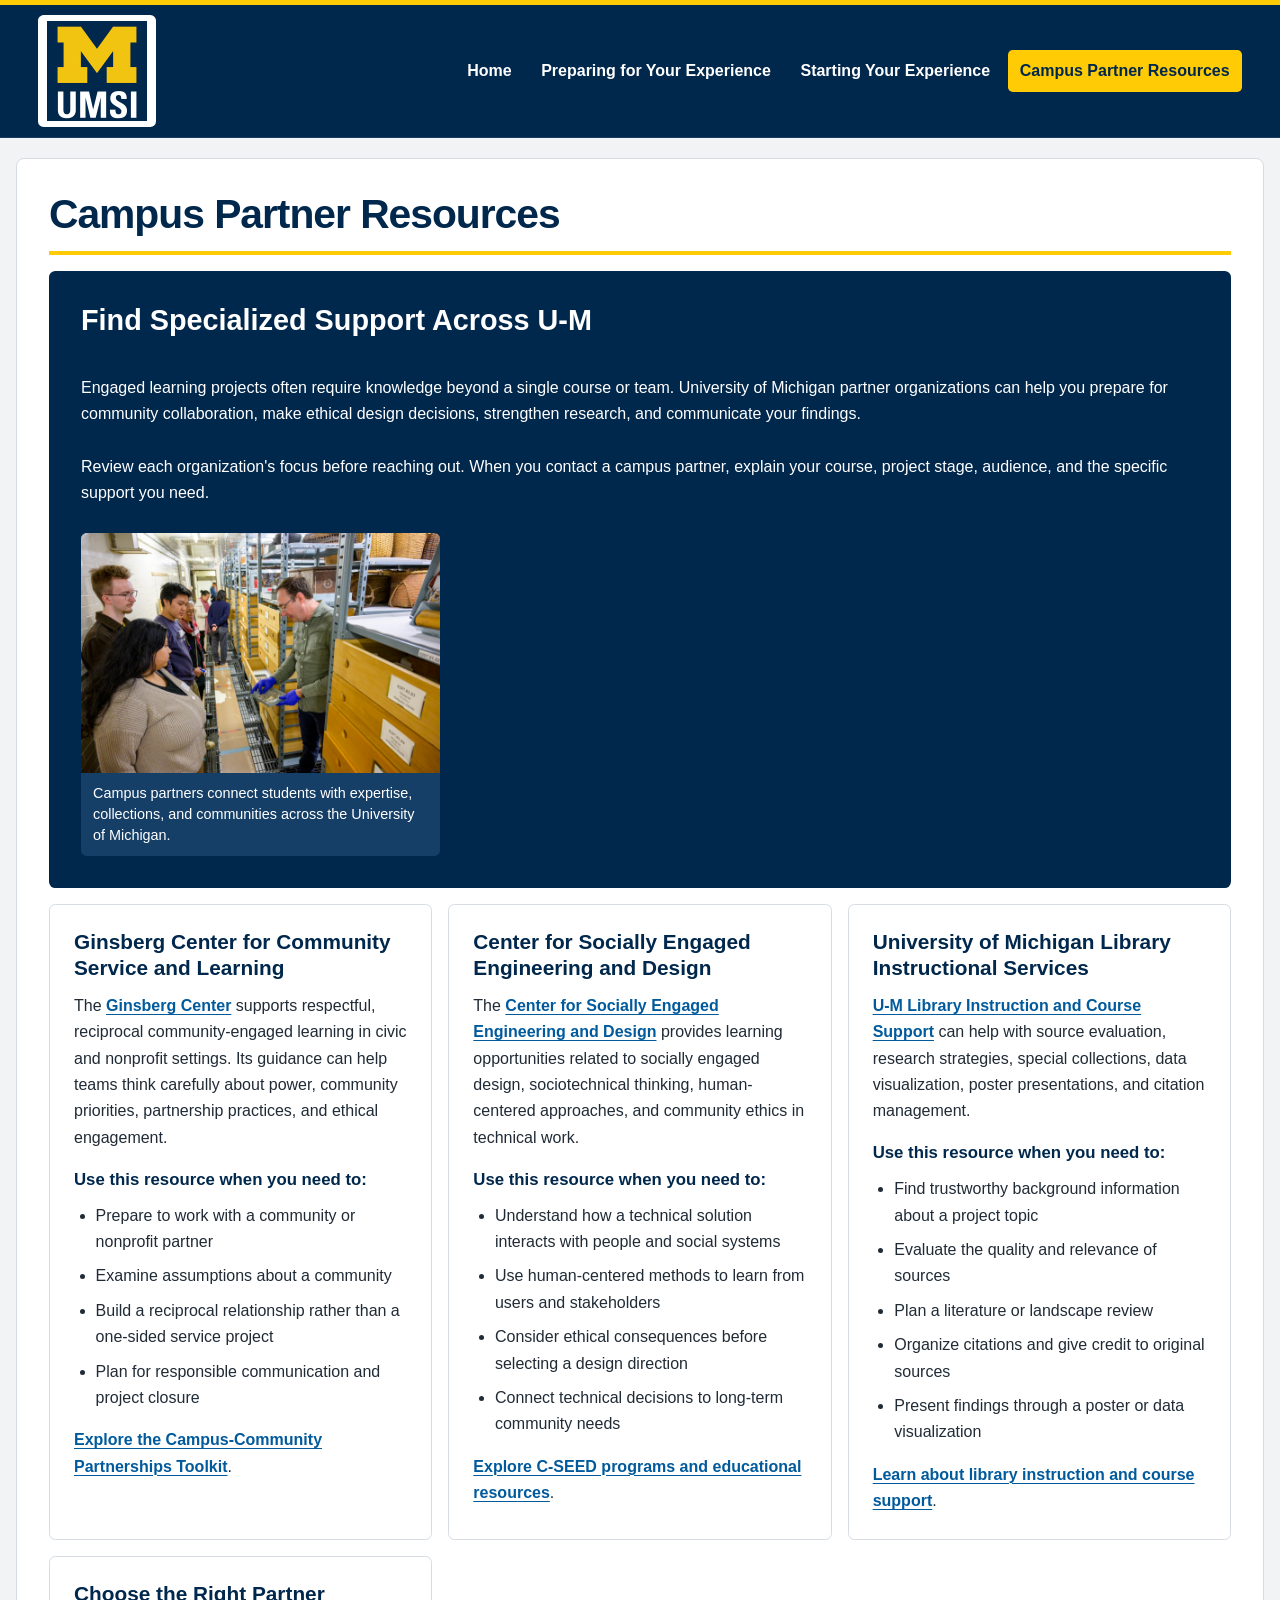
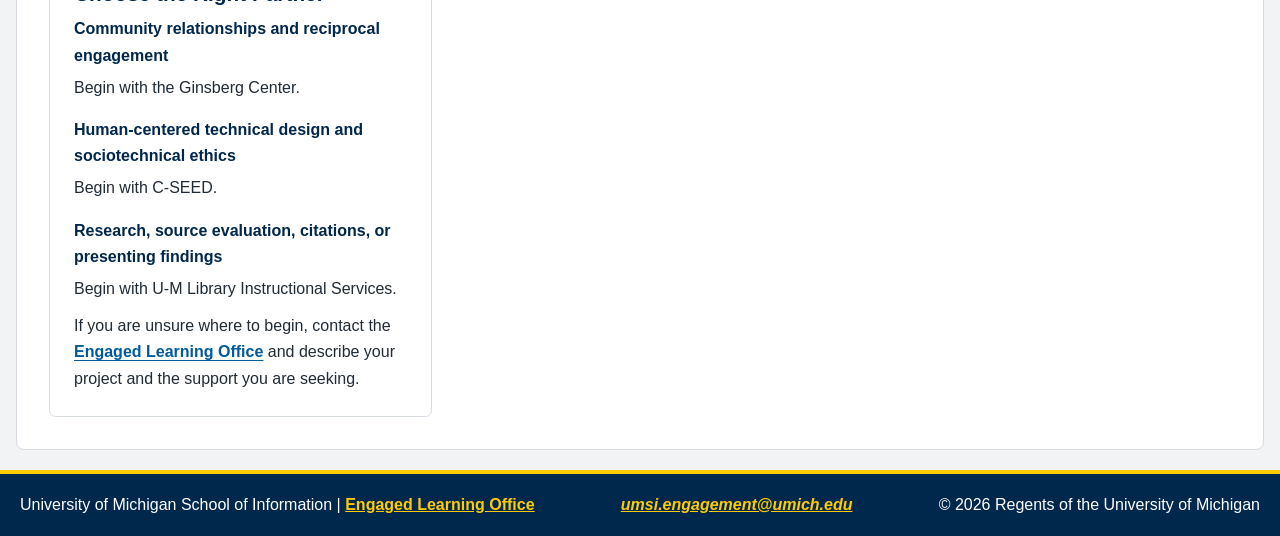
==== campus-partners.html @ 1c993122 "Add responsive UMich blue and maize styling" ====
<!DOCTYPE html>
<html lang="en">
<head>
    <meta charset="UTF-8">
    <meta name="viewport" content="width=device-width, initial-scale=1.0">
    <title>Campus Partner Resources | UMSI</title>
    <link rel="stylesheet" href="html5reset.css">
    <link rel="stylesheet" href="style.css">
</head>
<body>
    <header>
        <a href="#main">Skip to Main Content</a>
        <a href="index.html">
            <img src="images/UMSI_signature_vertical_informal_solidblue.jpg" width="240" height="240" alt="University of Michigan School of Information">
        </a>
        <nav aria-label="Main navigation">
            <ul>
                <li><a href="index.html">Home</a></li>
                <li><a href="prep.html">Preparing for Your Experience</a></li>
                <li><a href="starting.html">Starting Your Experience</a></li>
                <li><a href="campus-partners.html" aria-current="page">Campus Partner Resources</a></li>
            </ul>
        </nav>
    </header>

    <main id="main">
        <h1>Campus Partner Resources</h1>

        <section>
            <h2>Find Specialized Support Across U-M</h2>
            <p>Engaged learning projects often require knowledge beyond a single course or team. University of Michigan partner organizations can help you prepare for community collaboration, make ethical design decisions, strengthen research, and communicate your findings.</p>
            <p>Review each organization's focus before reaching out. When you contact a campus partner, explain your course, project stage, audience, and the specific support you need.</p>
            <figure>
                <img src="images/UMSI_ASB2026CIRCAPintig_40.jpg" width="600" height="399" alt="Students learn from a museum professional among collection storage shelves">
                <figcaption>Campus partners connect students with expertise, collections, and communities across the University of Michigan.</figcaption>
            </figure>
        </section>

        <section>
            <h2>Ginsberg Center for Community Service and Learning</h2>
            <p>The <a href="https://ginsberg.umich.edu/">Ginsberg Center</a> supports respectful, reciprocal community-engaged learning in civic and nonprofit settings. Its guidance can help teams think carefully about power, community priorities, partnership practices, and ethical engagement.</p>
            <h3>Use this resource when you need to:</h3>
            <ul>
                <li>Prepare to work with a community or nonprofit partner</li>
                <li>Examine assumptions about a community</li>
                <li>Build a reciprocal relationship rather than a one-sided service project</li>
                <li>Plan for responsible communication and project closure</li>
            </ul>
            <p><a href="https://ginsberg.umich.edu/article/campus-community-partnerships-toolkit">Explore the Campus-Community Partnerships Toolkit</a>.</p>
        </section>

        <section>
            <h2>Center for Socially Engaged Engineering and Design</h2>
            <p>The <a href="https://csed.engin.umich.edu/">Center for Socially Engaged Engineering and Design</a> provides learning opportunities related to socially engaged design, sociotechnical thinking, human-centered approaches, and community ethics in technical work.</p>
            <h3>Use this resource when you need to:</h3>
            <ul>
                <li>Understand how a technical solution interacts with people and social systems</li>
                <li>Use human-centered methods to learn from users and stakeholders</li>
                <li>Consider ethical consequences before selecting a design direction</li>
                <li>Connect technical decisions to long-term community needs</li>
            </ul>
            <p><a href="https://csed.engin.umich.edu/">Explore C-SEED programs and educational resources</a>.</p>
        </section>

        <section>
            <h2>University of Michigan Library Instructional Services</h2>
            <p><a href="https://www.lib.umich.edu/research-and-scholarship/instruction-and-course-support/">U-M Library Instruction and Course Support</a> can help with source evaluation, research strategies, special collections, data visualization, poster presentations, and citation management.</p>
            <h3>Use this resource when you need to:</h3>
            <ul>
                <li>Find trustworthy background information about a project topic</li>
                <li>Evaluate the quality and relevance of sources</li>
                <li>Plan a literature or landscape review</li>
                <li>Organize citations and give credit to original sources</li>
                <li>Present findings through a poster or data visualization</li>
            </ul>
            <p><a href="https://www.lib.umich.edu/research-and-scholarship/instruction-and-course-support/">Learn about library instruction and course support</a>.</p>
        </section>

        <section>
            <h2>Choose the Right Partner</h2>
            <dl>
                <dt>Community relationships and reciprocal engagement</dt>
                <dd>Begin with the Ginsberg Center.</dd>
                <dt>Human-centered technical design and sociotechnical ethics</dt>
                <dd>Begin with C-SEED.</dd>
                <dt>Research, source evaluation, citations, or presenting findings</dt>
                <dd>Begin with U-M Library Instructional Services.</dd>
            </dl>
            <p>If you are unsure where to begin, contact the <a href="mailto:umsi.engagement@umich.edu">Engaged Learning Office</a> and describe your project and the support you are seeking.</p>
        </section>

        <!-- Content adapted from the course-provided SI 539 Client Project ELO Content document. OpenAI Codex was used to organize and revise the page content in September 2026. -->
    </main>

    <footer>
        <p>University of Michigan School of Information | <a href="https://www.si.umich.edu/programs/engaged-learning/about-engaged-learning-office">Engaged Learning Office</a></p>
        <address><a href="mailto:umsi.engagement@umich.edu">umsi.engagement@umich.edu</a></address>
        <p>&copy; 2026 Regents of the University of Michigan</p>
    </footer>
</body>
</html>
---- style.css ----
:root {
    color-scheme: light;
    --maize: #ffcb05;
    --blue: #00274c;
    --blue-soft: #163f67;
    --ink: #202b36;
    --muted: #4b5967;
    --line: #d6dce2;
    --canvas: #f1f3f5;
    --paper: #ffffff;
    --focus: #00274c;
    font-family: "Lato", "Helvetica Neue", Arial, sans-serif;
    color: var(--ink);
    background: var(--canvas);
}

html {
    scroll-behavior: smooth;
    scrollbar-color: var(--blue-soft) var(--canvas);
}

::selection {
    color: var(--blue);
    background: var(--maize);
}

body {
    max-width: none;
    min-height: 100vh;
    margin: 0;
    background: var(--canvas);
    font-size: 1rem;
    line-height: 1.65;
}

body > header {
    display: flex;
    flex-wrap: wrap;
    align-items: center;
    justify-content: space-between;
    gap: 0.75rem 1.5rem;
    padding: 0.65rem clamp(1rem, 3vw, 2.5rem);
    border-top: 0.35rem solid var(--maize);
    border-bottom: 1px solid #193b5c;
    background: var(--blue);
    color: var(--paper);
}

body > header > a[href="index.html"] {
    display: flex;
    justify-content: center;
    align-self: center;
    flex: 0 0 auto;
    width: max-content;
    padding: 0.35rem 0.55rem;
    border-radius: 0.35rem;
    background: var(--paper);
}

body > header > a[href="index.html"] img {
    width: 6.25rem;
    height: auto;
}

body > header > a:first-child[href="#main"] {
    position: absolute;
    z-index: 5;
    top: 0.5rem;
    left: 0.5rem;
    padding: 0.7rem 1rem;
    transform: translateY(-160%);
    border-radius: 0.25rem;
    background: var(--maize);
    color: var(--blue);
    font-weight: 800;
}

body > header > a:first-child[href="#main"]:focus {
    transform: translateY(0);
}

nav[aria-label="Main navigation"] ul {
    display: flex;
    flex-wrap: wrap;
    justify-content: flex-end;
    gap: 0.35rem;
    padding: 0;
    list-style: none;
}

nav[aria-label="Main navigation"] li {
    flex: 0 1 auto;
}

nav[aria-label="Main navigation"] a {
    display: block;
    height: 100%;
    padding: 0.65rem 0.75rem;
    border-radius: 0.3rem;
    color: #ffffff;
    font-weight: 700;
    line-height: 1.35;
    text-decoration: none;
}

nav[aria-label="Main navigation"] a:hover {
    background: var(--blue-soft);
    text-decoration: underline;
    text-underline-offset: 0.18em;
}

nav[aria-label="Main navigation"] a[aria-current="page"] {
    background: var(--maize);
    color: var(--blue);
}

body > main {
    width: min(100% - 2rem, 88rem);
    margin: 1.25rem auto;
    min-width: 0;
    display: grid;
    grid-template-columns: repeat(auto-fit, minmax(min(100%, 19rem), 1fr));
    align-content: start;
    gap: 1rem;
    padding: clamp(1rem, 3vw, 2rem);
    border: 1px solid var(--line);
    border-radius: 0.5rem;
    background: var(--paper);
}

main > h1,
main > p,
main > aside {
    grid-column: 1 / -1;
}

main > h1 {
    padding-bottom: 0.8rem;
    border-bottom: 0.25rem solid var(--maize);
    color: var(--blue);
    font-size: clamp(1.75rem, 4vw, 2.55rem);
    line-height: 1.15;
    letter-spacing: -0.025em;
}

main > section {
    min-width: 0;
    padding: clamp(1rem, 2.3vw, 1.5rem);
    border: 1px solid var(--line);
    border-radius: 0.4rem;
    background: var(--paper);
}

main > section:first-of-type {
    grid-column: 1 / -1;
    display: grid;
    grid-template-columns: repeat(auto-fit, minmax(min(100%, 22rem), 1fr));
    align-items: start;
    gap: 0.9rem 1.25rem;
    padding: clamp(1.15rem, 3vw, 2rem);
    border: 0;
    background: var(--blue);
    color: var(--paper);
}

main > section:first-of-type > h2,
main > section:first-of-type > p {
    grid-column: 1 / -1;
}

main > section:first-of-type h2 {
    color: var(--paper);
    font-size: clamp(1.35rem, 2.6vw, 1.8rem);
}

main > section:first-of-type a {
    color: var(--maize);
}

main > section:first-of-type figure {
    overflow: hidden;
    border-radius: 0.35rem;
    background: var(--blue-soft);
}

main > section:first-of-type img {
    width: 100%;
    height: auto;
    aspect-ratio: 3 / 2;
    object-fit: cover;
}

main > section:first-of-type figcaption {
    padding: 0.65rem 0.75rem;
    color: #ffffff;
    font-size: 0.9rem;
    line-height: 1.45;
}

main > section h2 {
    margin-bottom: 0.6rem;
    color: var(--blue);
    font-size: 1.3rem;
    line-height: 1.25;
}

main > section h3 {
    margin-top: 1.1rem;
    margin-bottom: 0.35rem;
    color: var(--blue);
    font-size: 1.05rem;
    line-height: 1.3;
}

main p + p,
main p + figure,
main h2 + p,
main h3 + ul,
main h3 + ol {
    margin-top: 0.75rem;
}

main ul,
main ol {
    padding-left: 1.35rem;
}

main li + li {
    margin-top: 0.5rem;
}

main article {
    min-width: 0;
    padding: 0.9rem;
    border: 1px solid var(--line);
    border-radius: 0.35rem;
    background: #f8f9fa;
}

main article h3 {
    margin-top: 0;
}

main article + article {
    margin-top: 0.75rem;
}

main > section.home-pathways {
    display: grid;
    grid-template-columns: repeat(auto-fit, minmax(min(100%, 13rem), 1fr));
    align-content: start;
    gap: 0.8rem;
}

main > section.home-pathways > h2,
main > section.home-pathways > p {
    grid-column: 1 / -1;
}

main > section.home-pathways > article + article {
    margin-top: 0;
}

main > section.home-pathways article p + p {
    margin-top: 0.65rem;
}

main figure {
    max-width: 100%;
}

main a {
    color: #005a9c;
    font-weight: 650;
    text-decoration-thickness: 0.08em;
    text-underline-offset: 0.16em;
    overflow-wrap: anywhere;
}

main a:hover {
    color: var(--blue);
    text-decoration-thickness: 0.14em;
}

main > aside {
    padding: 1.2rem 1.35rem;
    border-radius: 0.4rem;
    background: var(--maize);
    color: var(--blue);
}

main > aside h2 {
    color: var(--blue);
}

main > aside a {
    color: var(--blue);
}

main > p a {
    display: inline-block;
    padding: 0.55rem 0.8rem;
    border: 1px solid var(--blue);
    border-radius: 0.3rem;
    text-decoration: none;
}

main > p a:hover {
    background: var(--blue);
    color: var(--paper);
}

dl {
    display: grid;
    grid-template-columns: repeat(auto-fit, minmax(min(100%, 13rem), 1fr));
    gap: 0.35rem 1rem;
}

dt {
    color: var(--blue);
    font-weight: 800;
}

dd {
    margin-bottom: 0.65rem;
}

body > footer {
    width: 100%;
    display: flex;
    flex-wrap: wrap;
    justify-content: space-between;
    gap: 0.5rem 1.5rem;
    padding: 1.1rem 1.25rem;
    border-top: 0.25rem solid var(--maize);
    background: var(--blue);
    color: var(--paper);
}

body > footer a {
    color: var(--maize);
    font-weight: 700;
}

:focus-visible {
    outline: 3px solid var(--focus);
    outline-offset: 3px;
}

nav a:focus-visible,
body > footer a:focus-visible {
    outline-color: var(--maize);
}

body > header > a:first-child[href="#main"]:focus-visible {
    outline-color: var(--blue);
}
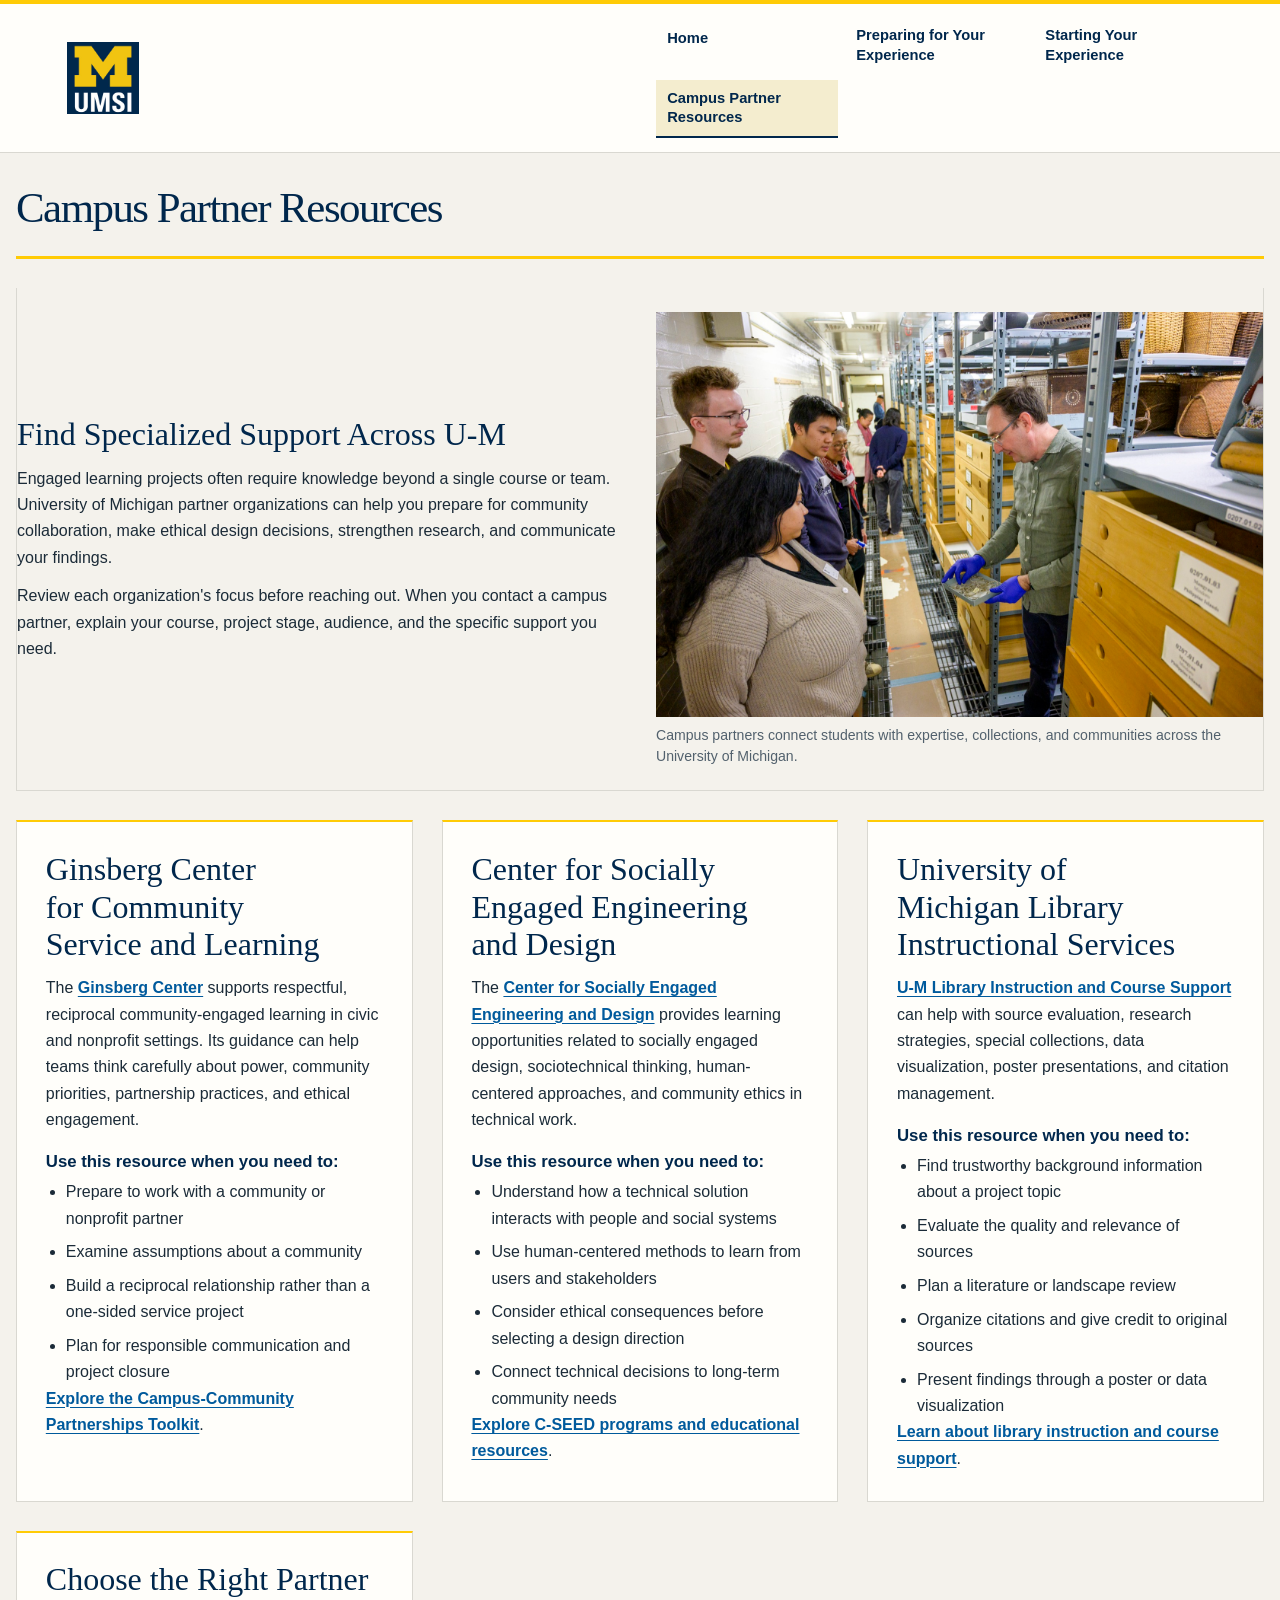
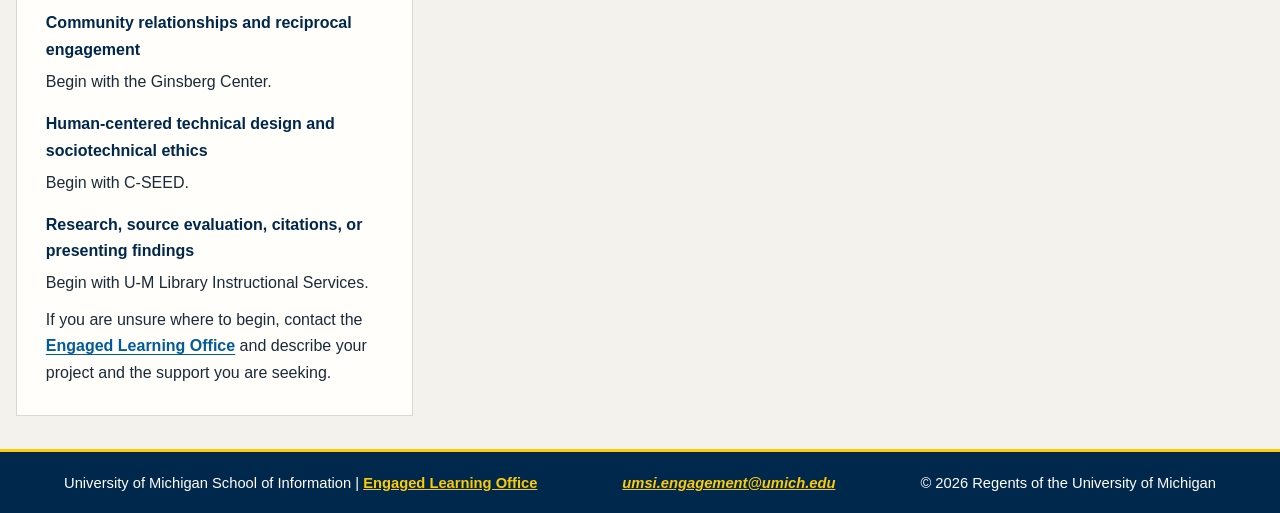
==== commit 1489c465: "Restore section card layout" ====
--- a/campus-partners.html
+++ b/campus-partners.html
@@ -27,9 +27,11 @@
         <h1>Campus Partner Resources</h1>
 
         <section>
-            <h2>Find Specialized Support Across U-M</h2>
-            <p>Engaged learning projects often require knowledge beyond a single course or team. University of Michigan partner organizations can help you prepare for community collaboration, make ethical design decisions, strengthen research, and communicate your findings.</p>
-            <p>Review each organization's focus before reaching out. When you contact a campus partner, explain your course, project stage, audience, and the specific support you need.</p>
+            <div class="intro-copy">
+                <h2>Find Specialized Support Across U-M</h2>
+                <p>Engaged learning projects often require knowledge beyond a single course or team. University of Michigan partner organizations can help you prepare for community collaboration, make ethical design decisions, strengthen research, and communicate your findings.</p>
+                <p>Review each organization's focus before reaching out. When you contact a campus partner, explain your course, project stage, audience, and the specific support you need.</p>
+            </div>
             <figure>
                 <img src="images/UMSI_ASB2026CIRCAPintig_40.jpg" width="600" height="399" alt="Students learn from a museum professional among collection storage shelves">
                 <figcaption>Campus partners connect students with expertise, collections, and communities across the University of Michigan.</figcaption>
@@ -38,55 +40,63 @@
 
         <section>
             <h2>Ginsberg Center for Community Service and Learning</h2>
-            <p>The <a href="https://ginsberg.umich.edu/">Ginsberg Center</a> supports respectful, reciprocal community-engaged learning in civic and nonprofit settings. Its guidance can help teams think carefully about power, community priorities, partnership practices, and ethical engagement.</p>
-            <h3>Use this resource when you need to:</h3>
-            <ul>
-                <li>Prepare to work with a community or nonprofit partner</li>
-                <li>Examine assumptions about a community</li>
-                <li>Build a reciprocal relationship rather than a one-sided service project</li>
-                <li>Plan for responsible communication and project closure</li>
-            </ul>
-            <p><a href="https://ginsberg.umich.edu/article/campus-community-partnerships-toolkit">Explore the Campus-Community Partnerships Toolkit</a>.</p>
+            <div class="section-body">
+                <p>The <a href="https://ginsberg.umich.edu/">Ginsberg Center</a> supports respectful, reciprocal community-engaged learning in civic and nonprofit settings. Its guidance can help teams think carefully about power, community priorities, partnership practices, and ethical engagement.</p>
+                <h3>Use this resource when you need to:</h3>
+                <ul>
+                    <li>Prepare to work with a community or nonprofit partner</li>
+                    <li>Examine assumptions about a community</li>
+                    <li>Build a reciprocal relationship rather than a one-sided service project</li>
+                    <li>Plan for responsible communication and project closure</li>
+                </ul>
+                <p><a href="https://ginsberg.umich.edu/article/campus-community-partnerships-toolkit">Explore the Campus-Community Partnerships Toolkit</a>.</p>
+            </div>
         </section>
 
         <section>
             <h2>Center for Socially Engaged Engineering and Design</h2>
-            <p>The <a href="https://csed.engin.umich.edu/">Center for Socially Engaged Engineering and Design</a> provides learning opportunities related to socially engaged design, sociotechnical thinking, human-centered approaches, and community ethics in technical work.</p>
-            <h3>Use this resource when you need to:</h3>
-            <ul>
-                <li>Understand how a technical solution interacts with people and social systems</li>
-                <li>Use human-centered methods to learn from users and stakeholders</li>
-                <li>Consider ethical consequences before selecting a design direction</li>
-                <li>Connect technical decisions to long-term community needs</li>
-            </ul>
-            <p><a href="https://csed.engin.umich.edu/">Explore C-SEED programs and educational resources</a>.</p>
+            <div class="section-body">
+                <p>The <a href="https://csed.engin.umich.edu/">Center for Socially Engaged Engineering and Design</a> provides learning opportunities related to socially engaged design, sociotechnical thinking, human-centered approaches, and community ethics in technical work.</p>
+                <h3>Use this resource when you need to:</h3>
+                <ul>
+                    <li>Understand how a technical solution interacts with people and social systems</li>
+                    <li>Use human-centered methods to learn from users and stakeholders</li>
+                    <li>Consider ethical consequences before selecting a design direction</li>
+                    <li>Connect technical decisions to long-term community needs</li>
+                </ul>
+                <p><a href="https://csed.engin.umich.edu/">Explore C-SEED programs and educational resources</a>.</p>
+            </div>
         </section>
 
         <section>
             <h2>University of Michigan Library Instructional Services</h2>
-            <p><a href="https://www.lib.umich.edu/research-and-scholarship/instruction-and-course-support/">U-M Library Instruction and Course Support</a> can help with source evaluation, research strategies, special collections, data visualization, poster presentations, and citation management.</p>
-            <h3>Use this resource when you need to:</h3>
-            <ul>
-                <li>Find trustworthy background information about a project topic</li>
-                <li>Evaluate the quality and relevance of sources</li>
-                <li>Plan a literature or landscape review</li>
-                <li>Organize citations and give credit to original sources</li>
-                <li>Present findings through a poster or data visualization</li>
-            </ul>
-            <p><a href="https://www.lib.umich.edu/research-and-scholarship/instruction-and-course-support/">Learn about library instruction and course support</a>.</p>
+            <div class="section-body">
+                <p><a href="https://www.lib.umich.edu/research-and-scholarship/instruction-and-course-support/">U-M Library Instruction and Course Support</a> can help with source evaluation, research strategies, special collections, data visualization, poster presentations, and citation management.</p>
+                <h3>Use this resource when you need to:</h3>
+                <ul>
+                    <li>Find trustworthy background information about a project topic</li>
+                    <li>Evaluate the quality and relevance of sources</li>
+                    <li>Plan a literature or landscape review</li>
+                    <li>Organize citations and give credit to original sources</li>
+                    <li>Present findings through a poster or data visualization</li>
+                </ul>
+                <p><a href="https://www.lib.umich.edu/research-and-scholarship/instruction-and-course-support/">Learn about library instruction and course support</a>.</p>
+            </div>
         </section>
 
         <section>
             <h2>Choose the Right Partner</h2>
-            <dl>
-                <dt>Community relationships and reciprocal engagement</dt>
-                <dd>Begin with the Ginsberg Center.</dd>
-                <dt>Human-centered technical design and sociotechnical ethics</dt>
-                <dd>Begin with C-SEED.</dd>
-                <dt>Research, source evaluation, citations, or presenting findings</dt>
-                <dd>Begin with U-M Library Instructional Services.</dd>
-            </dl>
-            <p>If you are unsure where to begin, contact the <a href="mailto:umsi.engagement@umich.edu">Engaged Learning Office</a> and describe your project and the support you are seeking.</p>
+            <div class="section-body">
+                <dl>
+                    <dt>Community relationships and reciprocal engagement</dt>
+                    <dd>Begin with the Ginsberg Center.</dd>
+                    <dt>Human-centered technical design and sociotechnical ethics</dt>
+                    <dd>Begin with C-SEED.</dd>
+                    <dt>Research, source evaluation, citations, or presenting findings</dt>
+                    <dd>Begin with U-M Library Instructional Services.</dd>
+                </dl>
+                <p>If you are unsure where to begin, contact the <a href="mailto:umsi.engagement@umich.edu">Engaged Learning Office</a> and describe your project and the support you are seeking.</p>
+            </div>
         </section>
 
         <!-- Content adapted from the course-provided SI 539 Client Project ELO Content document. OpenAI Codex was used to organize and revise the page content in September 2026. -->
--- a/style.css
+++ b/style.css
@@ -1,65 +1,65 @@
+/* Original responsive styles created with OpenAI Codex assistance for this project; no external CSS was copied. */
 :root {
     color-scheme: light;
+    --blue: #00274c;
     --maize: #ffcb05;
-    --blue: #00274c;
-    --blue-soft: #163f67;
-    --ink: #202b36;
-    --muted: #4b5967;
-    --line: #d6dce2;
-    --canvas: #f1f3f5;
-    --paper: #ffffff;
-    --focus: #00274c;
-    font-family: "Lato", "Helvetica Neue", Arial, sans-serif;
+    --ink: #1b2b38;
+    --muted: #52616d;
+    --paper: #fffefa;
+    --wash: #f4f2ec;
+    --line: #d9d8d1;
+    --focus: #005a9c;
+    font-family: "Avenir Next", Avenir, "Segoe UI", sans-serif;
     color: var(--ink);
-    background: var(--canvas);
+    background: var(--wash);
+}
+
+* {
+    box-sizing: border-box;
 }
 
 html {
     scroll-behavior: smooth;
-    scrollbar-color: var(--blue-soft) var(--canvas);
-}
-
-::selection {
-    color: var(--blue);
-    background: var(--maize);
+    text-size-adjust: 100%;
 }
 
 body {
-    max-width: none;
+    min-width: 0;
     min-height: 100vh;
     margin: 0;
-    background: var(--canvas);
+    background: var(--wash);
     font-size: 1rem;
     line-height: 1.65;
 }
 
+::selection {
+    color: var(--blue);
+    background: var(--maize);
+}
+
 body > header {
-    display: flex;
-    flex-wrap: wrap;
+    display: grid;
+    grid-template-columns: repeat(auto-fit, minmax(min(100%, 32rem), 1fr));
     align-items: center;
-    justify-content: space-between;
-    gap: 0.75rem 1.5rem;
-    padding: 0.65rem clamp(1rem, 3vw, 2.5rem);
-    border-top: 0.35rem solid var(--maize);
-    border-bottom: 1px solid #193b5c;
-    background: var(--blue);
-    color: var(--paper);
+    gap: 0.75rem 2rem;
+    padding: 0.85rem clamp(1rem, 5vw, 4rem);
+    border-top: 0.3rem solid var(--maize);
+    border-bottom: 1px solid var(--line);
+    background: var(--paper);
 }
 
 body > header > a[href="index.html"] {
-    display: flex;
-    justify-content: center;
-    align-self: center;
-    flex: 0 0 auto;
+    display: inline-flex;
     width: max-content;
-    padding: 0.35rem 0.55rem;
-    border-radius: 0.35rem;
-    background: var(--paper);
+    padding: 0.2rem;
+    border-radius: 0.2rem;
 }
 
 body > header > a[href="index.html"] img {
-    width: 6.25rem;
-    height: auto;
+    display: block;
+    width: 4.5rem;
+    height: 4.5rem;
+    object-fit: contain;
 }
 
 body > header > a:first-child[href="#main"] {
@@ -69,63 +69,63 @@
     left: 0.5rem;
     padding: 0.7rem 1rem;
     transform: translateY(-160%);
-    border-radius: 0.25rem;
+    border: 2px solid var(--blue);
+    border-radius: 0.2rem;
     background: var(--maize);
     color: var(--blue);
-    font-weight: 800;
-}
-
-body > header > a:first-child[href="#main"]:focus {
+    font-weight: 750;
+}
+
+body > header > a:first-child[href="#main"]:focus-visible {
     transform: translateY(0);
 }
 
 nav[aria-label="Main navigation"] ul {
-    display: flex;
-    flex-wrap: wrap;
-    justify-content: flex-end;
-    gap: 0.35rem;
+    display: grid;
+    grid-template-columns: repeat(auto-fit, minmax(min(100%, 9rem), 1fr));
+    gap: 0.3rem 0.45rem;
+    margin: 0;
     padding: 0;
     list-style: none;
 }
 
 nav[aria-label="Main navigation"] li {
-    flex: 0 1 auto;
+    min-width: 0;
 }
 
 nav[aria-label="Main navigation"] a {
-    display: block;
-    height: 100%;
-    padding: 0.65rem 0.75rem;
-    border-radius: 0.3rem;
-    color: #ffffff;
-    font-weight: 700;
-    line-height: 1.35;
+    display: flex;
+    min-height: 2.8rem;
+    align-items: center;
+    padding: 0.55rem 0.7rem;
+    border-bottom: 0.18rem solid transparent;
+    color: var(--blue);
+    font-size: 0.92rem;
+    font-weight: 680;
+    line-height: 1.3;
     text-decoration: none;
+    overflow-wrap: anywhere;
 }
 
 nav[aria-label="Main navigation"] a:hover {
-    background: var(--blue-soft);
-    text-decoration: underline;
-    text-underline-offset: 0.18em;
+    border-bottom-color: var(--maize);
+    background: #f8f5e9;
 }
 
 nav[aria-label="Main navigation"] a[aria-current="page"] {
-    background: var(--maize);
-    color: var(--blue);
+    border-bottom-color: var(--blue);
+    background: #f4edcf;
+    font-weight: 800;
 }
 
 body > main {
-    width: min(100% - 2rem, 88rem);
-    margin: 1.25rem auto;
-    min-width: 0;
-    display: grid;
-    grid-template-columns: repeat(auto-fit, minmax(min(100%, 19rem), 1fr));
+    display: grid;
+    grid-template-columns: repeat(auto-fit, minmax(min(100%, 24rem), 1fr));
     align-content: start;
-    gap: 1rem;
-    padding: clamp(1rem, 3vw, 2rem);
-    border: 1px solid var(--line);
-    border-radius: 0.5rem;
-    background: var(--paper);
+    gap: clamp(1rem, 2.4vw, 1.8rem);
+    width: min(100% - 2rem, 84rem);
+    margin: clamp(1.25rem, 2.6vw, 2.25rem) auto;
+    padding: 0;
 }
 
 main > h1,
@@ -135,138 +135,175 @@
 }
 
 main > h1 {
-    padding-bottom: 0.8rem;
-    border-bottom: 0.25rem solid var(--maize);
-    color: var(--blue);
-    font-size: clamp(1.75rem, 4vw, 2.55rem);
-    line-height: 1.15;
-    letter-spacing: -0.025em;
+    padding: 0 0 clamp(1rem, 2.5vw, 1.6rem);
+    border-bottom: 0.22rem solid var(--maize);
+    color: var(--blue);
+    font-family: Georgia, "Times New Roman", serif;
+    font-size: clamp(2.15rem, 3.35vw, 3.35rem);
+    font-weight: 500;
+    line-height: 1.04;
+    letter-spacing: -0.035em;
+    text-wrap: balance;
 }
 
 main > section {
     min-width: 0;
-    padding: clamp(1rem, 2.3vw, 1.5rem);
+    padding: clamp(1.15rem, 2.5vw, 1.8rem);
     border: 1px solid var(--line);
-    border-radius: 0.4rem;
+    border-top: 0.18rem solid var(--maize);
     background: var(--paper);
 }
 
-main > section:first-of-type {
+main > section:first-of-type,
+main > section.home-intro {
     grid-column: 1 / -1;
     display: grid;
-    grid-template-columns: repeat(auto-fit, minmax(min(100%, 22rem), 1fr));
-    align-items: start;
-    gap: 0.9rem 1.25rem;
-    padding: clamp(1.15rem, 3vw, 2rem);
-    border: 0;
-    background: var(--blue);
-    color: var(--paper);
-}
-
-main > section:first-of-type > h2,
-main > section:first-of-type > p {
-    grid-column: 1 / -1;
-}
-
-main > section:first-of-type h2 {
-    color: var(--paper);
-    font-size: clamp(1.35rem, 2.6vw, 1.8rem);
-}
-
-main > section:first-of-type a {
-    color: var(--maize);
-}
-
-main > section:first-of-type figure {
-    overflow: hidden;
-    border-radius: 0.35rem;
-    background: var(--blue-soft);
-}
-
-main > section:first-of-type img {
+    grid-template-columns: repeat(auto-fit, minmax(min(100%, 25rem), 1fr));
+    align-items: center;
+    gap: clamp(1rem, 2.5vw, 2rem);
+    padding: clamp(1rem, 2vw, 1.5rem) 0;
+    border-top: 0;
+    border-bottom: 1px solid var(--line);
+    background: transparent;
+}
+
+.intro-copy {
+    min-width: 0;
+    max-width: 42rem;
+}
+
+main > section h2 {
+    margin: 0 0 0.7rem;
+    color: var(--blue);
+    font-family: Georgia, "Times New Roman", serif;
+    font-size: clamp(1.45rem, 3vw, 2rem);
+    font-weight: 500;
+    line-height: 1.18;
+    text-wrap: balance;
+}
+
+main > section:not(:first-of-type) > h2 {
+    margin: 0 0 0.7rem;
+}
+
+.section-body {
+    min-width: 0;
+}
+
+main > section h3 {
+    margin: 1.1rem 0 0.35rem;
+    color: var(--blue);
+    font-size: 1.05rem;
+    line-height: 1.35;
+}
+
+main p {
+    max-width: 72ch;
+}
+
+main p + p,
+main h2 + p,
+main h3 + ul,
+main h3 + ol {
+    margin-top: 0.75rem;
+}
+
+main > section ul,
+main > section ol {
+    margin: 0;
+    padding-left: 1.25rem;
+}
+
+main li + li {
+    margin-top: 0.45rem;
+}
+
+main figure {
+    min-width: 0;
+    max-width: 100%;
+    margin: 0;
+}
+
+main figure img {
+    display: block;
     width: 100%;
     height: auto;
     aspect-ratio: 3 / 2;
     object-fit: cover;
 }
 
-main > section:first-of-type figcaption {
-    padding: 0.65rem 0.75rem;
-    color: #ffffff;
-    font-size: 0.9rem;
+main figcaption {
+    padding-top: 0.55rem;
+    color: var(--muted);
+    font-size: 0.88rem;
     line-height: 1.45;
 }
 
-main > section h2 {
-    margin-bottom: 0.6rem;
-    color: var(--blue);
-    font-size: 1.3rem;
-    line-height: 1.25;
-}
-
-main > section h3 {
-    margin-top: 1.1rem;
-    margin-bottom: 0.35rem;
-    color: var(--blue);
-    font-size: 1.05rem;
-    line-height: 1.3;
-}
-
-main p + p,
-main p + figure,
-main h2 + p,
-main h3 + ul,
-main h3 + ol {
-    margin-top: 0.75rem;
-}
-
-main ul,
-main ol {
-    padding-left: 1.35rem;
-}
-
-main li + li {
-    margin-top: 0.5rem;
+.intro-gallery {
+    display: grid;
+    grid-template-columns: repeat(auto-fit, minmax(min(100%, 13rem), 1fr));
+    align-items: start;
+    gap: 0.85rem;
+    min-width: 0;
+}
+
+main > section.home-pathways {
+    grid-column: 1 / -1;
+    display: grid;
+    grid-template-columns: repeat(auto-fit, minmax(min(100%, 16rem), 1fr));
+    align-content: start;
+    align-items: start;
+    gap: 0.9rem;
+}
+
+.pathways-lede {
+    display: grid;
+    grid-template-columns: repeat(auto-fit, minmax(min(100%, 28rem), 1fr));
+    align-items: end;
+    gap: 1rem 2rem;
+    grid-column: 1 / -1;
+}
+
+.pathways-lede h2 {
+    margin-bottom: 0.65rem;
+}
+
+.pathway-list {
+    grid-column: 1 / -1;
+    display: grid;
+    grid-template-columns: repeat(auto-fit, minmax(min(100%, 16rem), 1fr));
+    gap: 0.9rem;
+    margin: 0;
+    padding: 0;
+    list-style: none;
+}
+
+.pathway-list li {
+    display: block;
+    min-width: 0;
+    padding: 1rem;
+    border-left: 0.16rem solid var(--maize);
+    background: var(--wash);
+}
+
+.pathway-index {
+    display: block;
+    margin-bottom: 0.3rem;
+    color: var(--blue);
+    font-family: Georgia, "Times New Roman", serif;
+    font-size: 1.15rem;
+}
+
+.pathway-list h3 {
+    margin: 0 0 0.45rem;
+}
+
+.pathway-list p {
+    margin: 0 0 0.65rem;
 }
 
 main article {
     min-width: 0;
-    padding: 0.9rem;
-    border: 1px solid var(--line);
-    border-radius: 0.35rem;
-    background: #f8f9fa;
-}
-
-main article h3 {
-    margin-top: 0;
-}
-
-main article + article {
-    margin-top: 0.75rem;
-}
-
-main > section.home-pathways {
-    display: grid;
-    grid-template-columns: repeat(auto-fit, minmax(min(100%, 13rem), 1fr));
-    align-content: start;
-    gap: 0.8rem;
-}
-
-main > section.home-pathways > h2,
-main > section.home-pathways > p {
-    grid-column: 1 / -1;
-}
-
-main > section.home-pathways > article + article {
-    margin-top: 0;
-}
-
-main > section.home-pathways article p + p {
-    margin-top: 0.65rem;
-}
-
-main figure {
-    max-width: 100%;
 }
 
 main a {
@@ -283,25 +320,25 @@
 }
 
 main > aside {
-    padding: 1.2rem 1.35rem;
-    border-radius: 0.4rem;
-    background: var(--maize);
-    color: var(--blue);
+    padding: 1.2rem 0;
+    border-top: 0.18rem solid var(--maize);
+    border-bottom: 1px solid var(--line);
+    background: transparent;
 }
 
 main > aside h2 {
-    color: var(--blue);
-}
-
-main > aside a {
-    color: var(--blue);
+    margin: 0 0 0.55rem;
+    color: var(--blue);
+    font-family: Georgia, "Times New Roman", serif;
+    font-weight: 500;
 }
 
 main > p a {
-    display: inline-block;
+    display: inline-flex;
+    min-height: 2.8rem;
+    align-items: center;
     padding: 0.55rem 0.8rem;
     border: 1px solid var(--blue);
-    border-radius: 0.3rem;
     text-decoration: none;
 }
 
@@ -322,19 +359,19 @@
 }
 
 dd {
-    margin-bottom: 0.65rem;
+    margin: 0 0 0.65rem;
 }
 
 body > footer {
-    width: 100%;
     display: flex;
     flex-wrap: wrap;
     justify-content: space-between;
-    gap: 0.5rem 1.5rem;
-    padding: 1.1rem 1.25rem;
-    border-top: 0.25rem solid var(--maize);
+    gap: 0.55rem 1.5rem;
+    padding: 1.15rem clamp(1rem, 5vw, 4rem);
+    border-top: 0.24rem solid var(--maize);
     background: var(--blue);
     color: var(--paper);
+    font-size: 0.92rem;
 }
 
 body > footer a {
@@ -349,9 +386,19 @@
 
 nav a:focus-visible,
 body > footer a:focus-visible {
-    outline-color: var(--maize);
+    outline-color: var(--blue);
 }
 
 body > header > a:first-child[href="#main"]:focus-visible {
     outline-color: var(--blue);
 }
+
+main :target {
+    scroll-margin-top: 1rem;
+}
+
+@media (prefers-reduced-motion: reduce) {
+    html {
+        scroll-behavior: auto;
+    }
+}
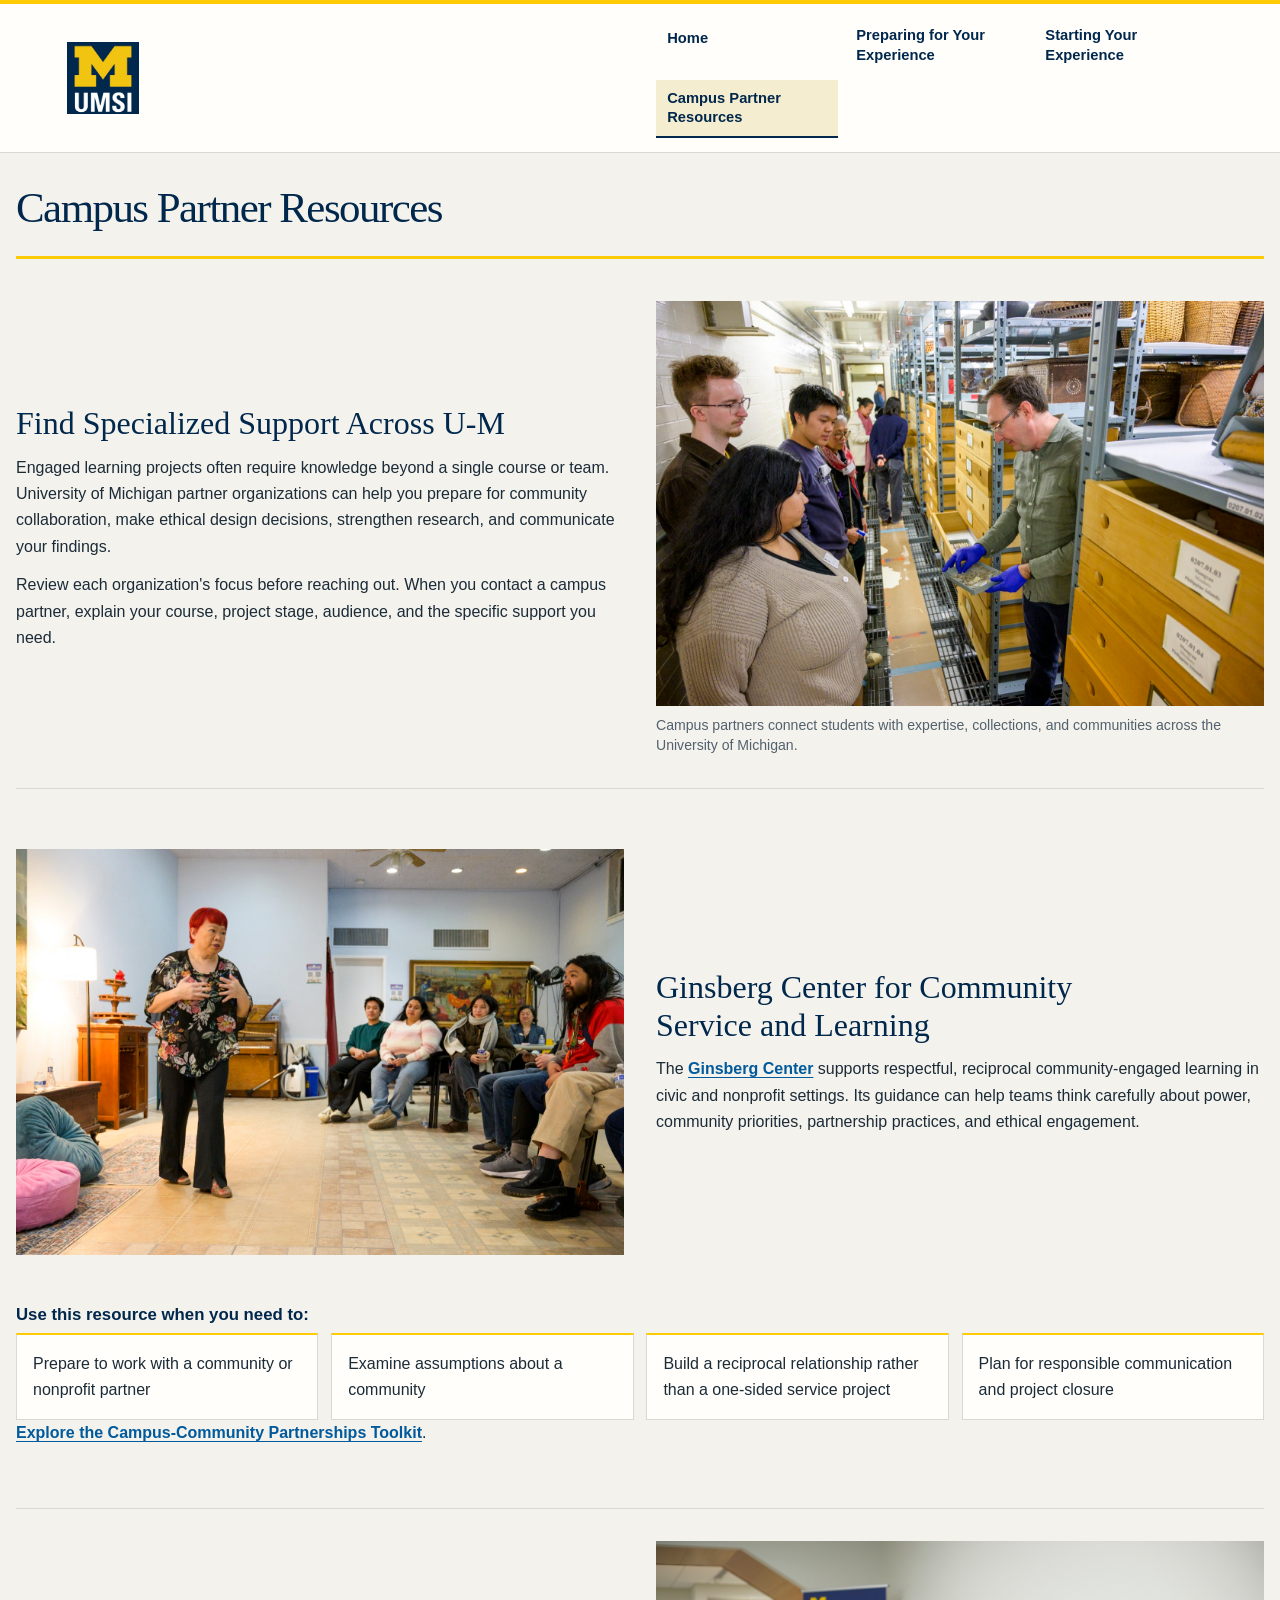
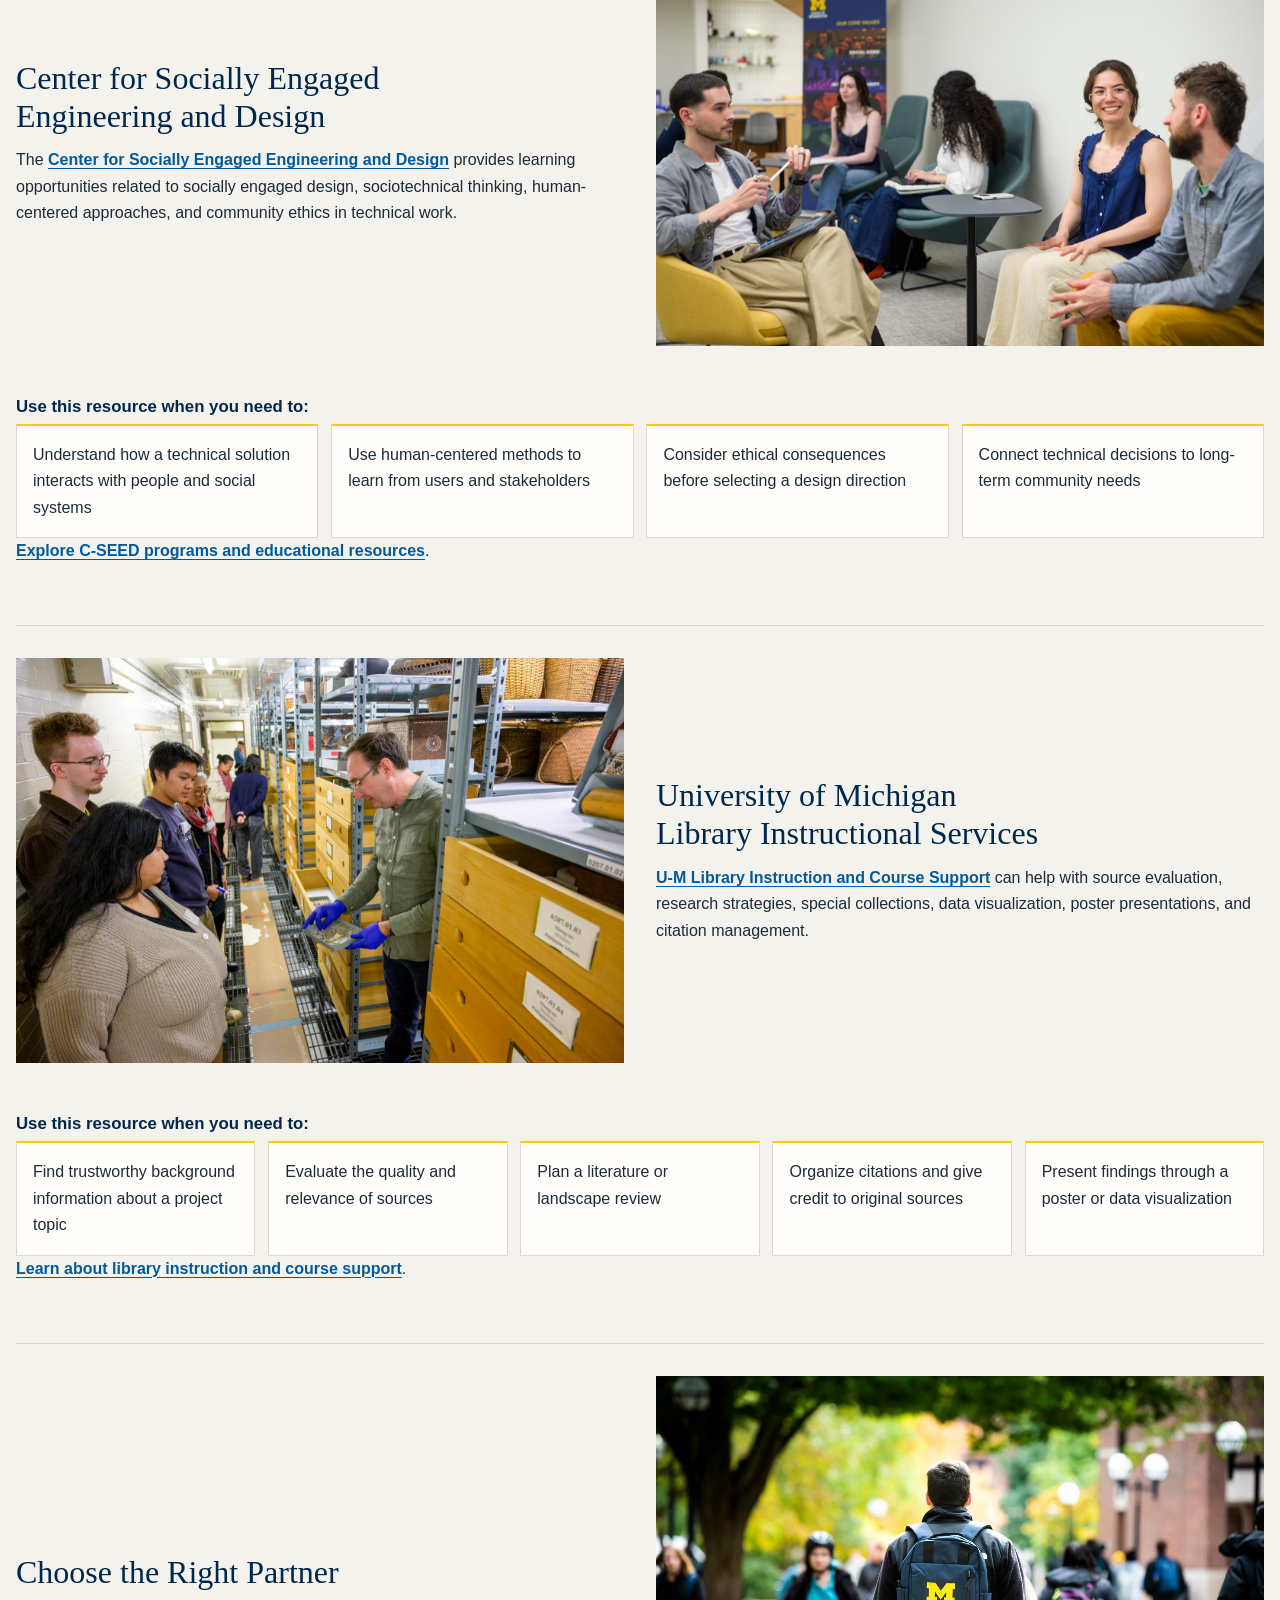
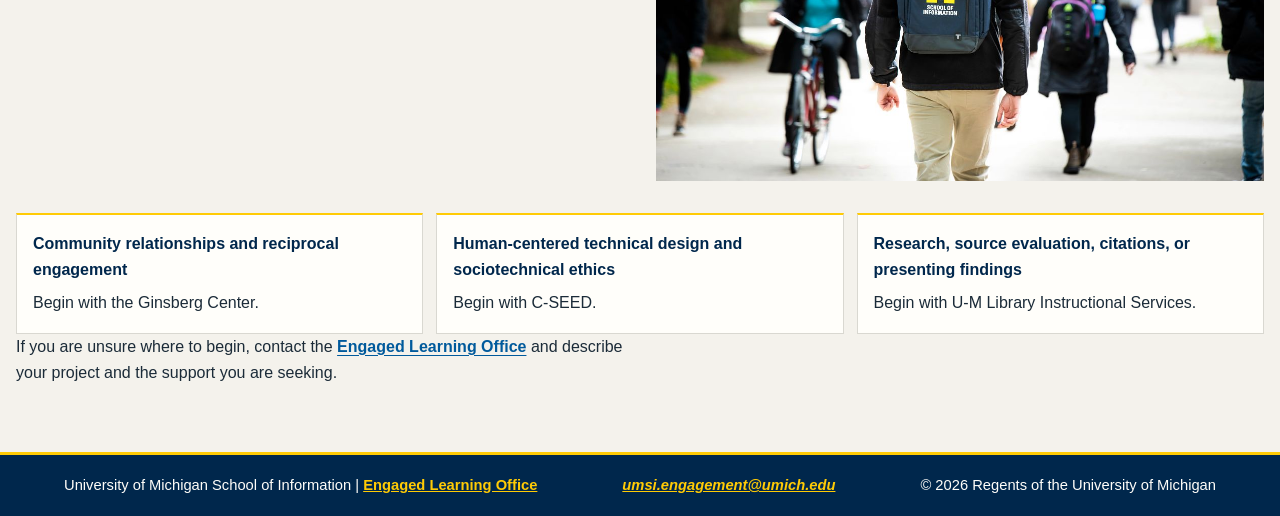
==== commit 0aa9339a: "Alternate imagery and card short lists" ====
--- a/campus-partners.html
+++ b/campus-partners.html
@@ -26,7 +26,7 @@
     <main id="main">
         <h1>Campus Partner Resources</h1>
 
-        <section>
+        <section class="media-section media-right">
             <div class="intro-copy">
                 <h2>Find Specialized Support Across U-M</h2>
                 <p>Engaged learning projects often require knowledge beyond a single course or team. University of Michigan partner organizations can help you prepare for community collaboration, make ethical design decisions, strengthen research, and communicate your findings.</p>
@@ -38,12 +38,17 @@
             </figure>
         </section>
 
-        <section>
-            <h2>Ginsberg Center for Community Service and Learning</h2>
+        <section class="media-section media-left partner-section">
+            <figure class="section-image">
+                <img src="images/UMSI_ASB2026CIRCAPintig_05.jpg" width="600" height="399" alt="Students take part in a community-engaged learning discussion">
+            </figure>
+            <div class="section-overview">
+                <h2>Ginsberg Center for Community Service and Learning</h2>
+                <p>The <a href="https://ginsberg.umich.edu/">Ginsberg Center</a> supports respectful, reciprocal community-engaged learning in civic and nonprofit settings. Its guidance can help teams think carefully about power, community priorities, partnership practices, and ethical engagement.</p>
+            </div>
             <div class="section-body">
-                <p>The <a href="https://ginsberg.umich.edu/">Ginsberg Center</a> supports respectful, reciprocal community-engaged learning in civic and nonprofit settings. Its guidance can help teams think carefully about power, community priorities, partnership practices, and ethical engagement.</p>
                 <h3>Use this resource when you need to:</h3>
-                <ul>
+                <ul class="point-cards">
                     <li>Prepare to work with a community or nonprofit partner</li>
                     <li>Examine assumptions about a community</li>
                     <li>Build a reciprocal relationship rather than a one-sided service project</li>
@@ -53,12 +58,17 @@
             </div>
         </section>
 
-        <section>
-            <h2>Center for Socially Engaged Engineering and Design</h2>
+        <section class="media-section media-right partner-section">
+            <div class="section-overview">
+                <h2>Center for Socially Engaged Engineering and Design</h2>
+                <p>The <a href="https://csed.engin.umich.edu/">Center for Socially Engaged Engineering and Design</a> provides learning opportunities related to socially engaged design, sociotechnical thinking, human-centered approaches, and community ethics in technical work.</p>
+            </div>
+            <figure class="section-image">
+                <img src="images/UMSI_ViewbookMSI2026_24.jpg" width="600" height="399" alt="UMSI students discuss a project together">
+            </figure>
             <div class="section-body">
-                <p>The <a href="https://csed.engin.umich.edu/">Center for Socially Engaged Engineering and Design</a> provides learning opportunities related to socially engaged design, sociotechnical thinking, human-centered approaches, and community ethics in technical work.</p>
                 <h3>Use this resource when you need to:</h3>
-                <ul>
+                <ul class="point-cards">
                     <li>Understand how a technical solution interacts with people and social systems</li>
                     <li>Use human-centered methods to learn from users and stakeholders</li>
                     <li>Consider ethical consequences before selecting a design direction</li>
@@ -68,12 +78,17 @@
             </div>
         </section>
 
-        <section>
-            <h2>University of Michigan Library Instructional Services</h2>
+        <section class="media-section media-left partner-section">
+            <figure class="section-image">
+                <img src="images/UMSI_ASB2026CIRCAPintig_40.jpg" width="600" height="399" alt="Students learn from a museum professional among collection storage shelves">
+            </figure>
+            <div class="section-overview">
+                <h2>University of Michigan Library Instructional Services</h2>
+                <p><a href="https://www.lib.umich.edu/research-and-scholarship/instruction-and-course-support/">U-M Library Instruction and Course Support</a> can help with source evaluation, research strategies, special collections, data visualization, poster presentations, and citation management.</p>
+            </div>
             <div class="section-body">
-                <p><a href="https://www.lib.umich.edu/research-and-scholarship/instruction-and-course-support/">U-M Library Instruction and Course Support</a> can help with source evaluation, research strategies, special collections, data visualization, poster presentations, and citation management.</p>
                 <h3>Use this resource when you need to:</h3>
-                <ul>
+                <ul class="point-cards">
                     <li>Find trustworthy background information about a project topic</li>
                     <li>Evaluate the quality and relevance of sources</li>
                     <li>Plan a literature or landscape review</li>
@@ -84,16 +99,25 @@
             </div>
         </section>
 
-        <section>
-            <h2>Choose the Right Partner</h2>
+        <section class="media-section media-right partner-section">
+            <div class="section-overview"><h2>Choose the Right Partner</h2></div>
+            <figure class="section-image">
+                <img src="images/UMSI_CampusFall_UMSIBackpack_02.jpg" width="600" height="399" alt="UMSI student walks across campus wearing a backpack">
+            </figure>
             <div class="section-body">
-                <dl>
-                    <dt>Community relationships and reciprocal engagement</dt>
-                    <dd>Begin with the Ginsberg Center.</dd>
-                    <dt>Human-centered technical design and sociotechnical ethics</dt>
-                    <dd>Begin with C-SEED.</dd>
-                    <dt>Research, source evaluation, citations, or presenting findings</dt>
-                    <dd>Begin with U-M Library Instructional Services.</dd>
+                <dl class="choice-cards">
+                    <div>
+                        <dt>Community relationships and reciprocal engagement</dt>
+                        <dd>Begin with the Ginsberg Center.</dd>
+                    </div>
+                    <div>
+                        <dt>Human-centered technical design and sociotechnical ethics</dt>
+                        <dd>Begin with C-SEED.</dd>
+                    </div>
+                    <div>
+                        <dt>Research, source evaluation, citations, or presenting findings</dt>
+                        <dd>Begin with U-M Library Instructional Services.</dd>
+                    </div>
                 </dl>
                 <p>If you are unsure where to begin, contact the <a href="mailto:umsi.engagement@umich.edu">Engaged Learning Office</a> and describe your project and the support you are seeking.</p>
             </div>
--- a/style.css
+++ b/style.css
@@ -120,7 +120,7 @@
 
 body > main {
     display: grid;
-    grid-template-columns: repeat(auto-fit, minmax(min(100%, 24rem), 1fr));
+    grid-template-columns: repeat(auto-fit, minmax(min(100%, 32rem), 1fr));
     align-content: start;
     gap: clamp(1rem, 2.4vw, 1.8rem);
     width: min(100% - 2rem, 84rem);
@@ -148,23 +148,83 @@
 
 main > section {
     min-width: 0;
-    padding: clamp(1.15rem, 2.5vw, 1.8rem);
-    border: 1px solid var(--line);
-    border-top: 0.18rem solid var(--maize);
-    background: var(--paper);
-}
-
-main > section:first-of-type,
-main > section.home-intro {
+    padding: clamp(0.9rem, 2vw, 1.35rem) 0;
+    border-top: 1px solid var(--line);
+    background: transparent;
+}
+
+main > section.media-section {
     grid-column: 1 / -1;
-    display: grid;
-    grid-template-columns: repeat(auto-fit, minmax(min(100%, 25rem), 1fr));
+    display: flex;
+    flex-wrap: wrap;
     align-items: center;
     gap: clamp(1rem, 2.5vw, 2rem);
-    padding: clamp(1rem, 2vw, 1.5rem) 0;
+    padding: clamp(1.25rem, 2.5vw, 2rem) 0;
+    border-top: 1px solid var(--line);
+    background: transparent;
+}
+
+main > section.media-section:first-of-type {
+    padding-top: clamp(0.5rem, 1vw, 0.8rem);
     border-top: 0;
     border-bottom: 1px solid var(--line);
-    background: transparent;
+}
+
+main > section:first-of-type + section {
+    border-top: 0;
+}
+
+.media-section.media-left > .section-image,
+.media-section.media-left > figure.section-image {
+    order: 1;
+}
+
+.media-section.media-left > .section-overview {
+    order: 2;
+}
+
+.media-section.media-right > .section-overview {
+    order: 1;
+}
+
+.media-section.media-right > .section-image,
+.media-section.media-right > figure.section-image {
+    order: 2;
+}
+
+.media-section > .section-body,
+.media-section > .point-cards,
+.media-section > .choice-cards {
+    flex: 1 0 100%;
+    order: 3;
+}
+
+.media-section > .section-overview,
+.media-section > .section-image,
+.media-section > figure {
+    flex: 1 1 25rem;
+    min-width: 0;
+}
+
+.media-section > .intro-copy,
+.media-section > .intro-gallery {
+    flex: 1 1 25rem;
+    min-width: 0;
+}
+
+.media-section.media-right > .intro-copy {
+    order: 1;
+}
+
+.media-section.media-right > .intro-gallery,
+.media-section.media-right > figure {
+    order: 2;
+}
+
+.media-section > .section-overview .point-cards,
+.media-section > .section-overview > ul:not(.point-cards),
+.media-section > .section-overview > ol:not(.point-cards) {
+    margin-top: 0.85rem;
 }
 
 .intro-copy {
@@ -186,7 +246,8 @@
     margin: 0 0 0.7rem;
 }
 
-.section-body {
+.section-body,
+.section-overview {
     min-width: 0;
 }
 
@@ -218,10 +279,40 @@
     margin-top: 0.45rem;
 }
 
+.point-cards,
+.choice-cards {
+    display: grid;
+    grid-template-columns: repeat(auto-fit, minmax(min(100%, 12rem), 1fr));
+    gap: 0.8rem;
+    margin: 0;
+    padding: 0;
+    list-style: none;
+}
+
+.point-cards > li,
+.choice-cards > div {
+    min-width: 0;
+    margin: 0;
+    padding: 1rem;
+    border: 1px solid var(--line);
+    border-top: 0.18rem solid var(--maize);
+    background: var(--paper);
+}
+
+.choice-cards > div {
+    display: flex;
+    flex-direction: column;
+    gap: 0.4rem;
+}
+
 main figure {
     min-width: 0;
     max-width: 100%;
     margin: 0;
+}
+
+.section-image {
+    width: 100%;
 }
 
 main figure img {
@@ -249,19 +340,17 @@
 
 main > section.home-pathways {
     grid-column: 1 / -1;
-    display: grid;
-    grid-template-columns: repeat(auto-fit, minmax(min(100%, 16rem), 1fr));
+    display: flex;
+    flex-wrap: wrap;
     align-content: start;
     align-items: start;
     gap: 0.9rem;
 }
 
 .pathways-lede {
-    display: grid;
-    grid-template-columns: repeat(auto-fit, minmax(min(100%, 28rem), 1fr));
-    align-items: end;
-    gap: 1rem 2rem;
-    grid-column: 1 / -1;
+    order: 2;
+    align-self: center;
+    flex: 1 1 25rem;
 }
 
 .pathways-lede h2 {
@@ -269,9 +358,10 @@
 }
 
 .pathway-list {
-    grid-column: 1 / -1;
-    display: grid;
-    grid-template-columns: repeat(auto-fit, minmax(min(100%, 16rem), 1fr));
+    flex: 1 0 100%;
+    order: 3;
+    display: grid;
+    grid-template-columns: repeat(auto-fit, minmax(min(100%, 18rem), 1fr));
     gap: 0.9rem;
     margin: 0;
     padding: 0;
@@ -283,7 +373,17 @@
     min-width: 0;
     padding: 1rem;
     border-left: 0.16rem solid var(--maize);
-    background: var(--wash);
+    background: var(--paper);
+}
+
+.agreement-section {
+    grid-column: 1 / -1;
+    padding: clamp(1.25rem, 2.5vw, 2rem) 0;
+    border-top: 1px solid var(--line);
+}
+
+.agreement-section > .section-body {
+    max-width: 72rem;
 }
 
 .pathway-index {
@@ -324,6 +424,10 @@
     border-top: 0.18rem solid var(--maize);
     border-bottom: 1px solid var(--line);
     background: transparent;
+}
+
+main > aside p {
+    max-width: none;
 }
 
 main > aside h2 {
@@ -347,10 +451,12 @@
     color: var(--paper);
 }
 
-dl {
-    display: grid;
-    grid-template-columns: repeat(auto-fit, minmax(min(100%, 13rem), 1fr));
-    gap: 0.35rem 1rem;
+dl.choice-cards {
+    display: grid;
+    grid-template-columns: repeat(auto-fit, minmax(min(100%, 12rem), 1fr));
+    gap: 0.8rem;
+    padding: 0;
+    list-style: none;
 }
 
 dt {
@@ -359,7 +465,7 @@
 }
 
 dd {
-    margin: 0 0 0.65rem;
+    margin: 0;
 }
 
 body > footer {
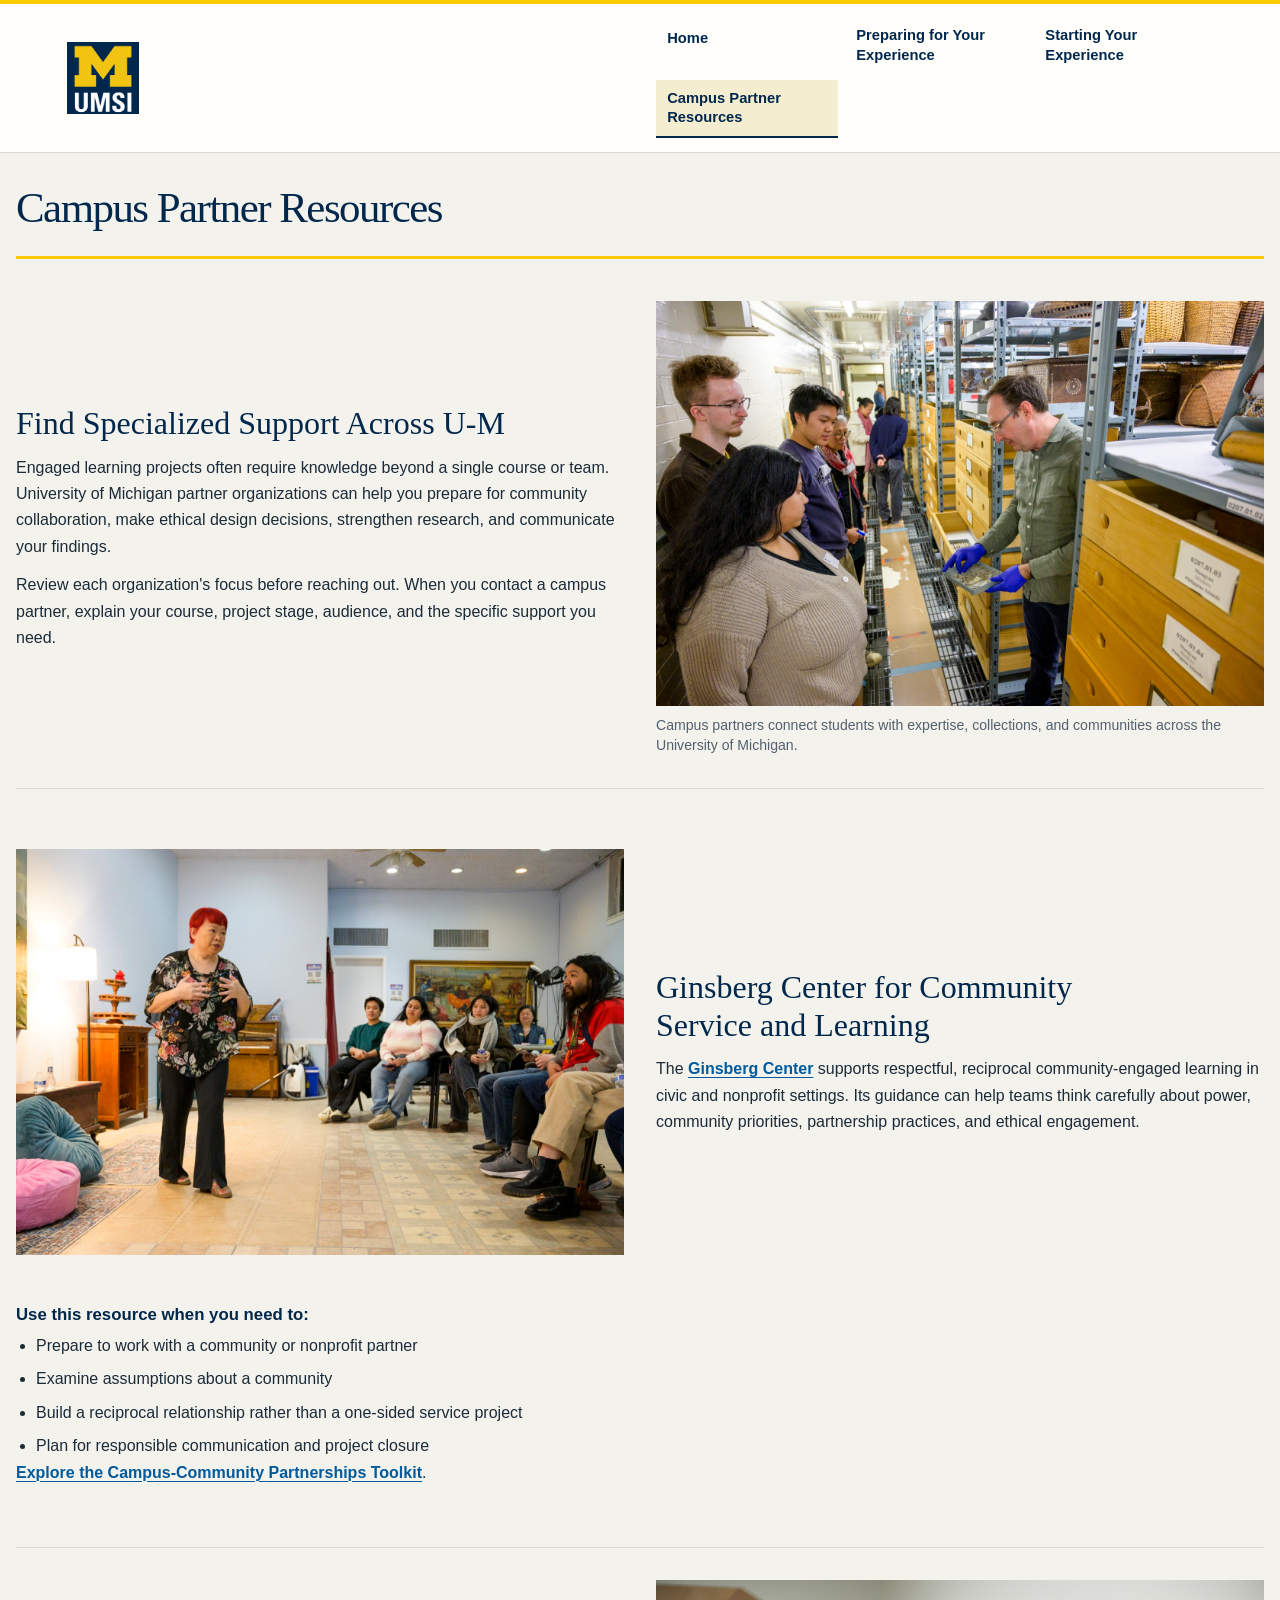
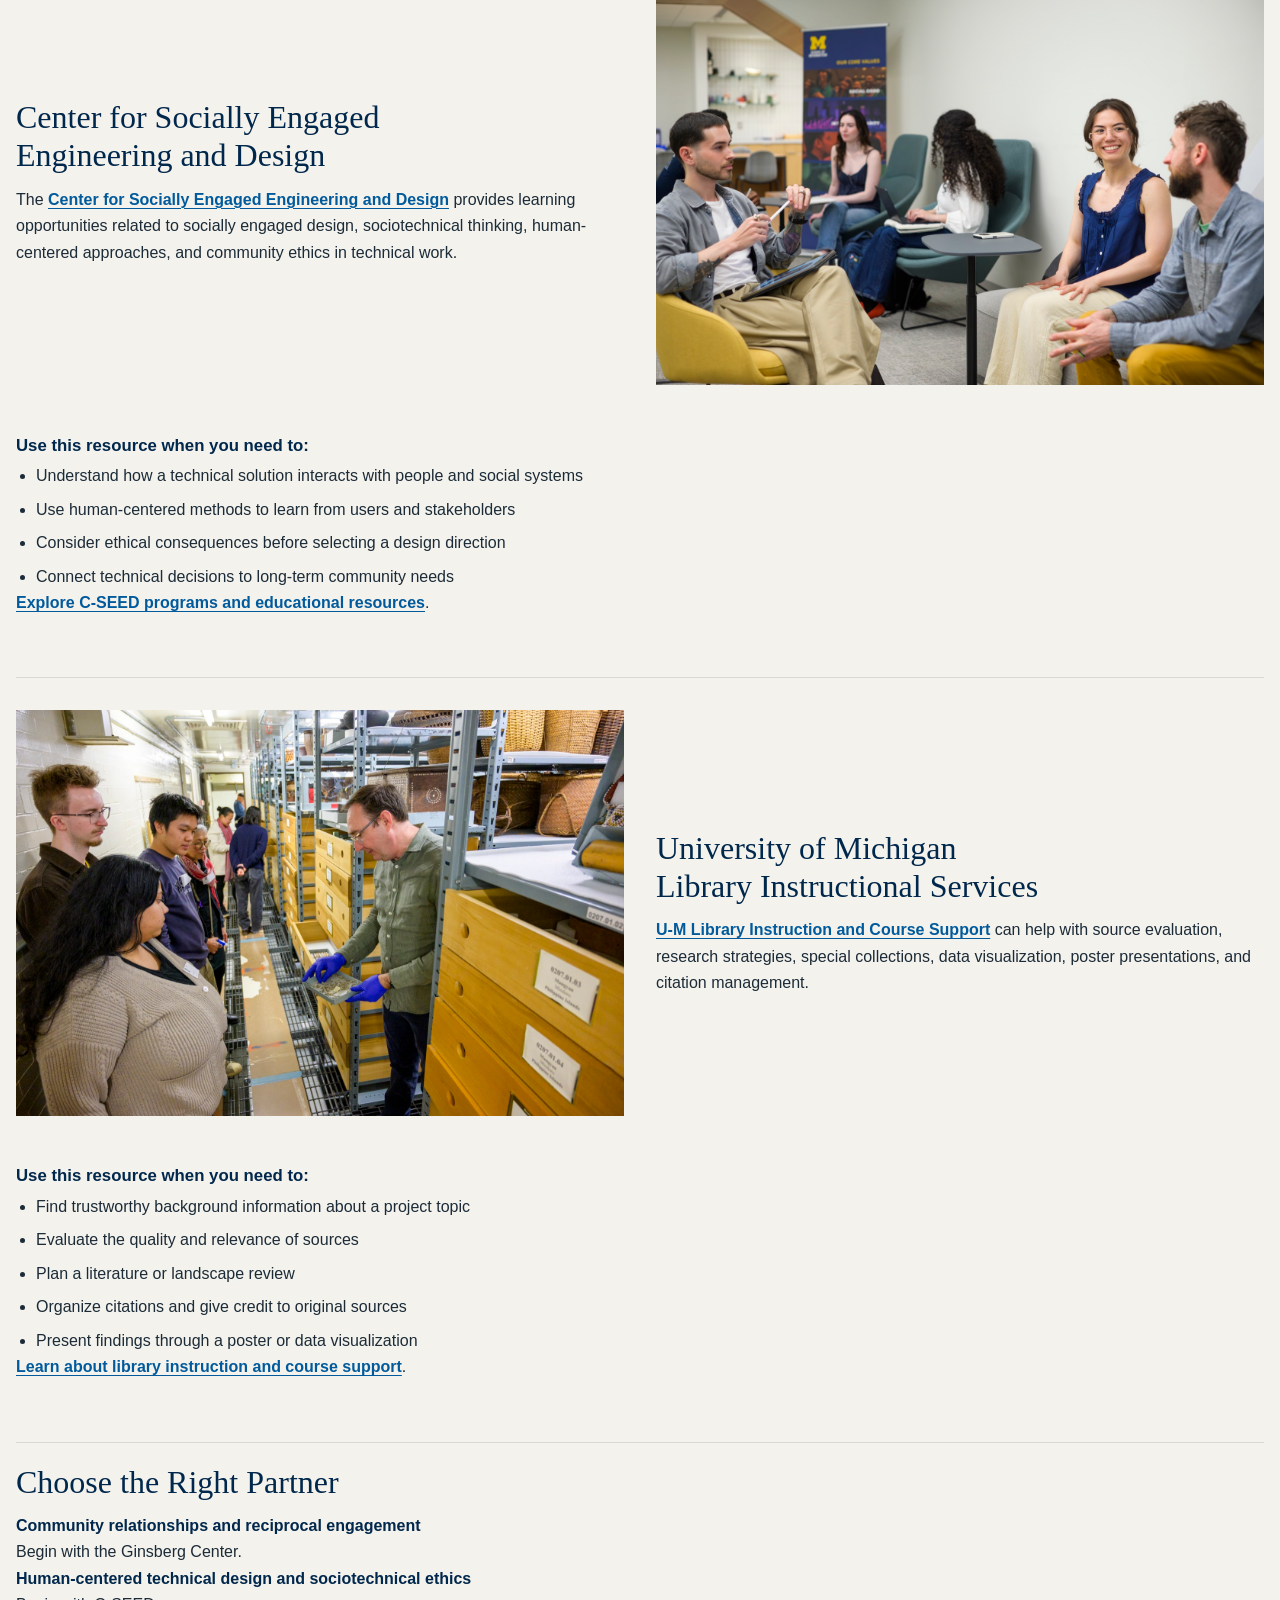
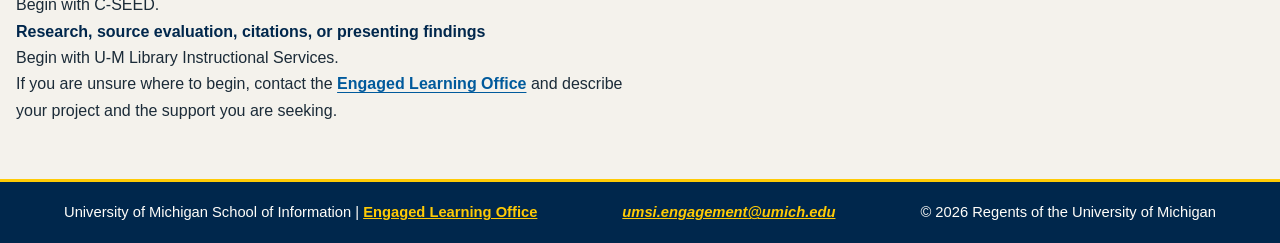
==== commit a32ca039: "Use photos only with longer content" ====
--- a/campus-partners.html
+++ b/campus-partners.html
@@ -48,7 +48,7 @@
             </div>
             <div class="section-body">
                 <h3>Use this resource when you need to:</h3>
-                <ul class="point-cards">
+                <ul>
                     <li>Prepare to work with a community or nonprofit partner</li>
                     <li>Examine assumptions about a community</li>
                     <li>Build a reciprocal relationship rather than a one-sided service project</li>
@@ -68,7 +68,7 @@
             </figure>
             <div class="section-body">
                 <h3>Use this resource when you need to:</h3>
-                <ul class="point-cards">
+                <ul>
                     <li>Understand how a technical solution interacts with people and social systems</li>
                     <li>Use human-centered methods to learn from users and stakeholders</li>
                     <li>Consider ethical consequences before selecting a design direction</li>
@@ -88,7 +88,7 @@
             </div>
             <div class="section-body">
                 <h3>Use this resource when you need to:</h3>
-                <ul class="point-cards">
+                <ul>
                     <li>Find trustworthy background information about a project topic</li>
                     <li>Evaluate the quality and relevance of sources</li>
                     <li>Plan a literature or landscape review</li>
@@ -99,13 +99,10 @@
             </div>
         </section>
 
-        <section class="media-section media-right partner-section">
-            <div class="section-overview"><h2>Choose the Right Partner</h2></div>
-            <figure class="section-image">
-                <img src="images/UMSI_CampusFall_UMSIBackpack_02.jpg" width="600" height="399" alt="UMSI student walks across campus wearing a backpack">
-            </figure>
+        <section class="partner-choice">
+            <h2>Choose the Right Partner</h2>
             <div class="section-body">
-                <dl class="choice-cards">
+                <dl>
                     <div>
                         <dt>Community relationships and reciprocal engagement</dt>
                         <dd>Begin with the Ginsberg Center.</dd>
--- a/style.css
+++ b/style.css
@@ -192,9 +192,7 @@
     order: 2;
 }
 
-.media-section > .section-body,
-.media-section > .point-cards,
-.media-section > .choice-cards {
+.media-section > .section-body {
     flex: 1 0 100%;
     order: 3;
 }
@@ -219,12 +217,6 @@
 .media-section.media-right > .intro-gallery,
 .media-section.media-right > figure {
     order: 2;
-}
-
-.media-section > .section-overview .point-cards,
-.media-section > .section-overview > ul:not(.point-cards),
-.media-section > .section-overview > ol:not(.point-cards) {
-    margin-top: 0.85rem;
 }
 
 .intro-copy {
@@ -277,32 +269,6 @@
 
 main li + li {
     margin-top: 0.45rem;
-}
-
-.point-cards,
-.choice-cards {
-    display: grid;
-    grid-template-columns: repeat(auto-fit, minmax(min(100%, 12rem), 1fr));
-    gap: 0.8rem;
-    margin: 0;
-    padding: 0;
-    list-style: none;
-}
-
-.point-cards > li,
-.choice-cards > div {
-    min-width: 0;
-    margin: 0;
-    padding: 1rem;
-    border: 1px solid var(--line);
-    border-top: 0.18rem solid var(--maize);
-    background: var(--paper);
-}
-
-.choice-cards > div {
-    display: flex;
-    flex-direction: column;
-    gap: 0.4rem;
 }
 
 main figure {
@@ -340,17 +306,40 @@
 
 main > section.home-pathways {
     grid-column: 1 / -1;
-    display: flex;
-    flex-wrap: wrap;
+    display: grid;
+    grid-template-columns: 1fr;
     align-content: start;
     align-items: start;
     gap: 0.9rem;
 }
 
+/* Short guidance and resource lists stay plain; only longer explanations pair with photos. */
+main > section.prep-goals {
+    grid-column: 1;
+    max-width: 31rem;
+}
+
+main > section.prep-process,
+main > section.prep-questions,
+main > section.prep-resources,
+main > section.starting-steps,
+main > section.starting-topics,
+main > section.starting-resources,
+main > section.partner-choice {
+    grid-column: 1 / -1;
+}
+
+main > section.partner-choice > .section-body {
+    max-width: 72rem;
+}
+
 .pathways-lede {
-    order: 2;
+    display: grid;
+    grid-template-columns: repeat(auto-fit, minmax(min(100%, 28rem), 1fr));
+    align-items: end;
+    gap: 1rem 2rem;
+    grid-column: 1 / -1;
     align-self: center;
-    flex: 1 1 25rem;
 }
 
 .pathways-lede h2 {
@@ -358,8 +347,7 @@
 }
 
 .pathway-list {
-    flex: 1 0 100%;
-    order: 3;
+    grid-column: 1 / -1;
     display: grid;
     grid-template-columns: repeat(auto-fit, minmax(min(100%, 18rem), 1fr));
     gap: 0.9rem;
@@ -371,6 +359,7 @@
 .pathway-list li {
     display: block;
     min-width: 0;
+    margin: 0;
     padding: 1rem;
     border-left: 0.16rem solid var(--maize);
     background: var(--paper);
@@ -449,14 +438,6 @@
 main > p a:hover {
     background: var(--blue);
     color: var(--paper);
-}
-
-dl.choice-cards {
-    display: grid;
-    grid-template-columns: repeat(auto-fit, minmax(min(100%, 12rem), 1fr));
-    gap: 0.8rem;
-    padding: 0;
-    list-style: none;
 }
 
 dt {
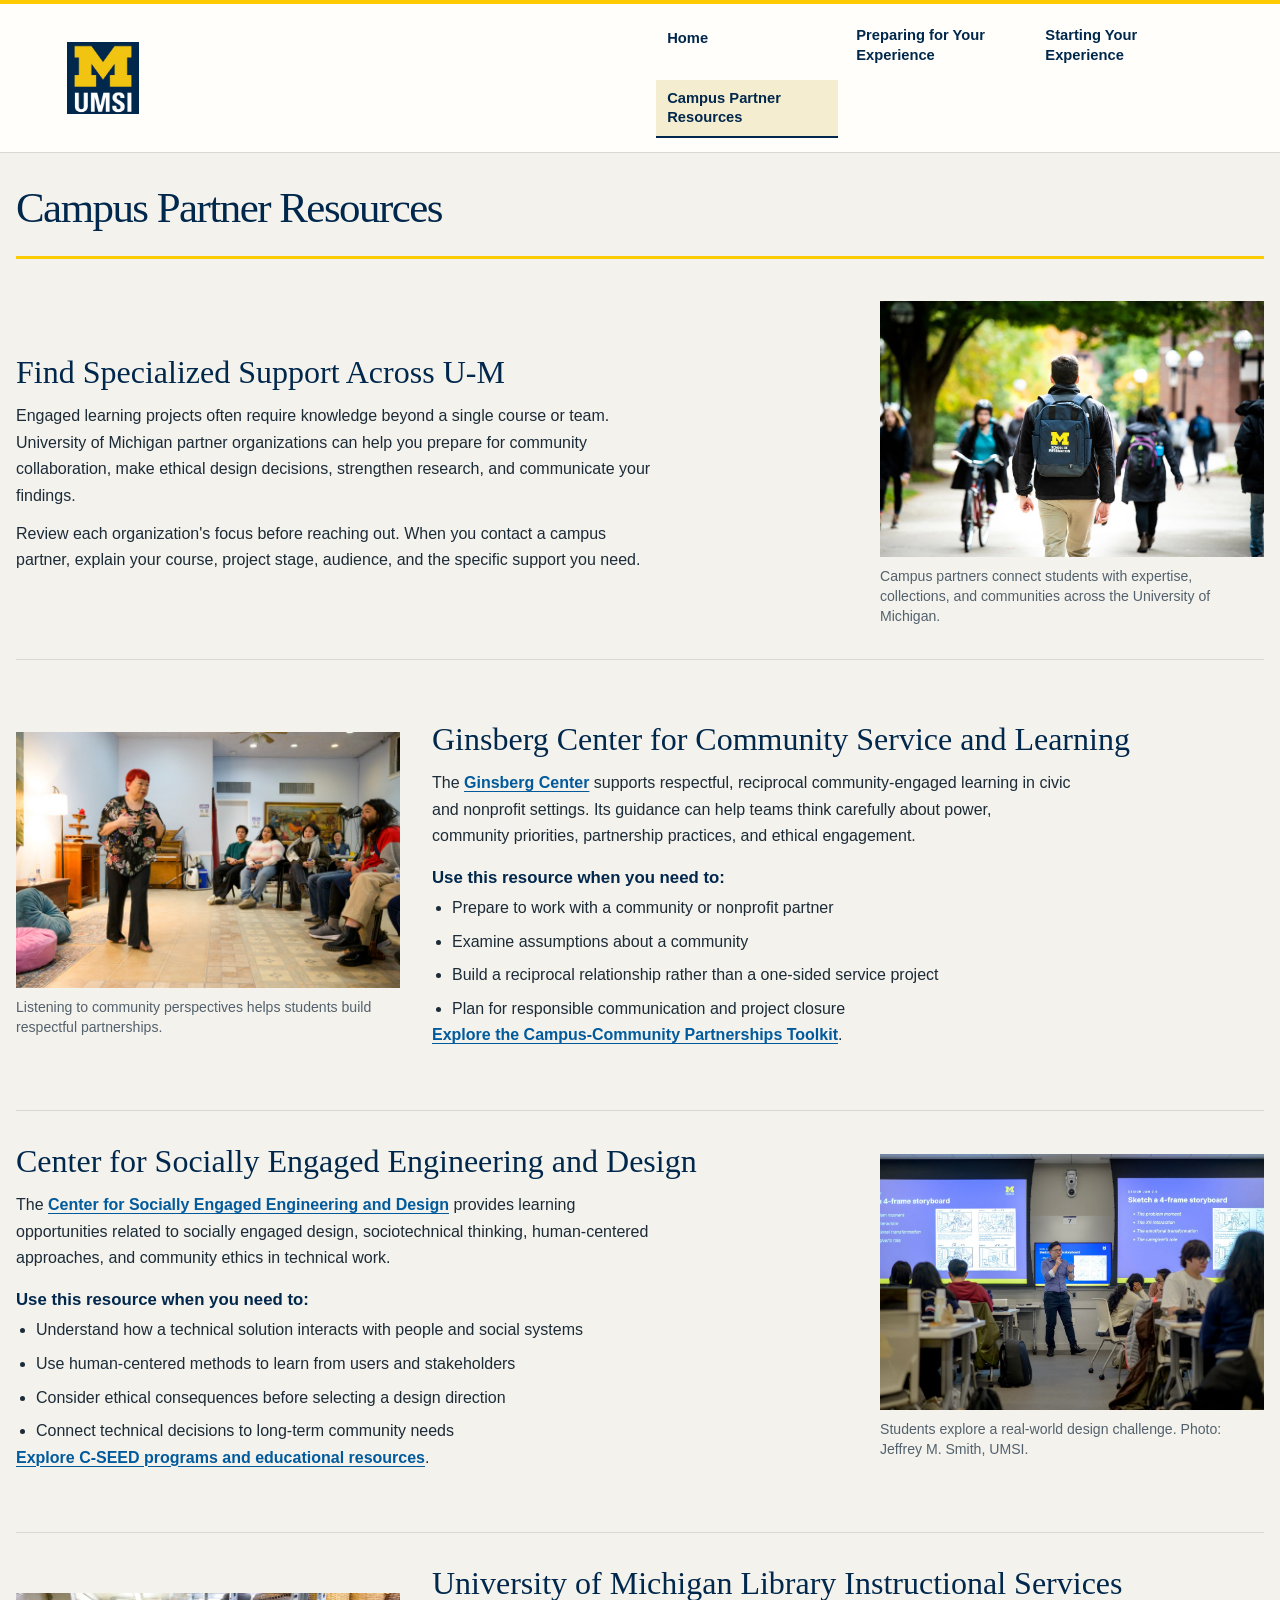
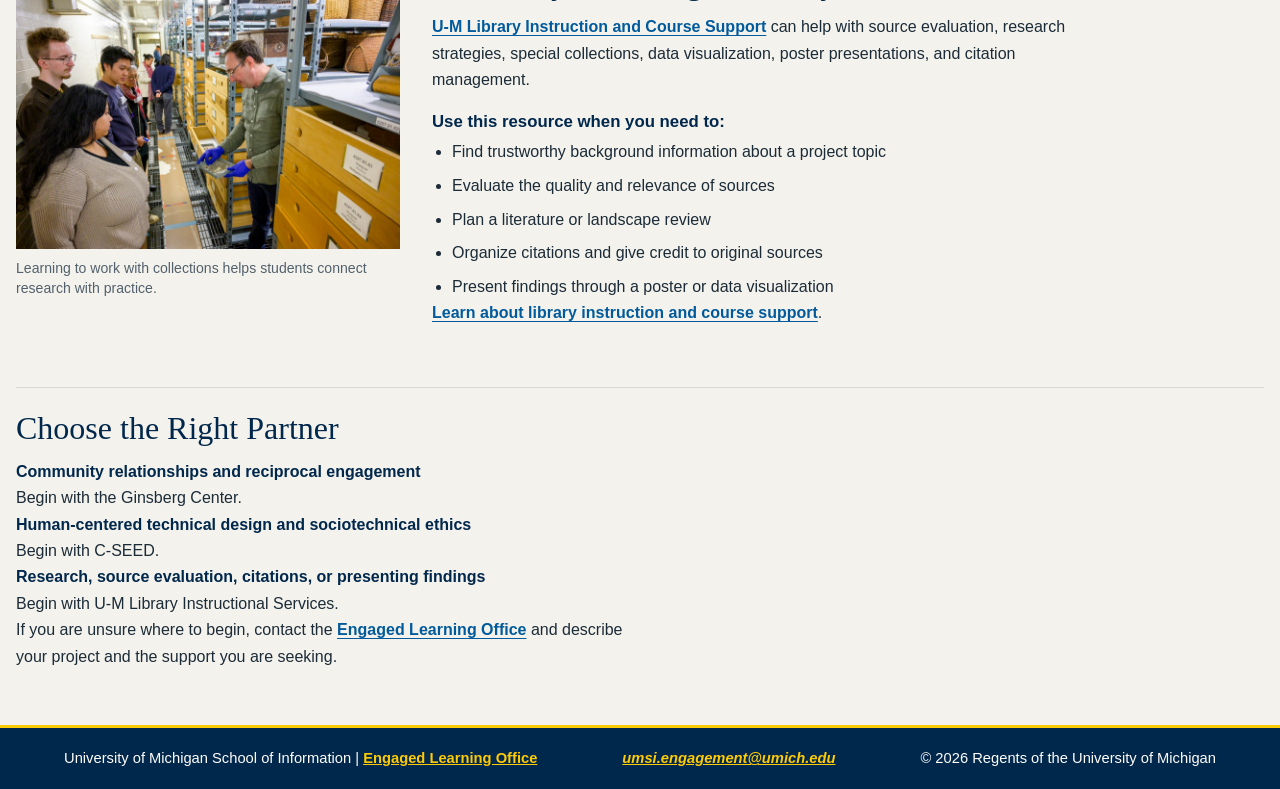
==== commit a03ae418: "Use unique compact photos alongside complete resource blocks" ====
--- a/campus-partners.html
+++ b/campus-partners.html
@@ -33,20 +33,15 @@
                 <p>Review each organization's focus before reaching out. When you contact a campus partner, explain your course, project stage, audience, and the specific support you need.</p>
             </div>
             <figure>
-                <img src="images/UMSI_ASB2026CIRCAPintig_40.jpg" width="600" height="399" alt="Students learn from a museum professional among collection storage shelves">
+                <img src="images/UMSI_CampusFall_UMSIBackpack_02.jpg" width="600" height="399" alt="A student wearing a UMSI backpack walks through campus">
                 <figcaption>Campus partners connect students with expertise, collections, and communities across the University of Michigan.</figcaption>
             </figure>
         </section>
 
         <section class="media-section media-left partner-section">
-            <figure class="section-image">
-                <img src="images/UMSI_ASB2026CIRCAPintig_05.jpg" width="600" height="399" alt="Students take part in a community-engaged learning discussion">
-            </figure>
             <div class="section-overview">
                 <h2>Ginsberg Center for Community Service and Learning</h2>
                 <p>The <a href="https://ginsberg.umich.edu/">Ginsberg Center</a> supports respectful, reciprocal community-engaged learning in civic and nonprofit settings. Its guidance can help teams think carefully about power, community priorities, partnership practices, and ethical engagement.</p>
-            </div>
-            <div class="section-body">
                 <h3>Use this resource when you need to:</h3>
                 <ul>
                     <li>Prepare to work with a community or nonprofit partner</li>
@@ -56,17 +51,16 @@
                 </ul>
                 <p><a href="https://ginsberg.umich.edu/article/campus-community-partnerships-toolkit">Explore the Campus-Community Partnerships Toolkit</a>.</p>
             </div>
+            <figure class="section-image">
+                <img src="images/UMSI_ASB2026CIRCAPintig_05.jpg" width="600" height="399" alt="A speaker talks with students gathered for a community-engaged learning discussion">
+                <figcaption>Listening to community perspectives helps students build respectful partnerships.</figcaption>
+            </figure>
         </section>
 
         <section class="media-section media-right partner-section">
             <div class="section-overview">
                 <h2>Center for Socially Engaged Engineering and Design</h2>
                 <p>The <a href="https://csed.engin.umich.edu/">Center for Socially Engaged Engineering and Design</a> provides learning opportunities related to socially engaged design, sociotechnical thinking, human-centered approaches, and community ethics in technical work.</p>
-            </div>
-            <figure class="section-image">
-                <img src="images/UMSI_ViewbookMSI2026_24.jpg" width="600" height="399" alt="UMSI students discuss a project together">
-            </figure>
-            <div class="section-body">
                 <h3>Use this resource when you need to:</h3>
                 <ul>
                     <li>Understand how a technical solution interacts with people and social systems</li>
@@ -76,17 +70,16 @@
                 </ul>
                 <p><a href="https://csed.engin.umich.edu/">Explore C-SEED programs and educational resources</a>.</p>
             </div>
+            <figure class="section-image">
+                <img src="images/UMSI_DesignJam_MixelStudio_11052025_03.jpg" width="600" height="399" alt="Students take part in a design jam about an extended reality experience">
+                <figcaption>Students explore a real-world design challenge. Photo: Jeffrey M. Smith, UMSI.</figcaption>
+            </figure>
         </section>
 
         <section class="media-section media-left partner-section">
-            <figure class="section-image">
-                <img src="images/UMSI_ASB2026CIRCAPintig_40.jpg" width="600" height="399" alt="Students learn from a museum professional among collection storage shelves">
-            </figure>
             <div class="section-overview">
                 <h2>University of Michigan Library Instructional Services</h2>
                 <p><a href="https://www.lib.umich.edu/research-and-scholarship/instruction-and-course-support/">U-M Library Instruction and Course Support</a> can help with source evaluation, research strategies, special collections, data visualization, poster presentations, and citation management.</p>
-            </div>
-            <div class="section-body">
                 <h3>Use this resource when you need to:</h3>
                 <ul>
                     <li>Find trustworthy background information about a project topic</li>
@@ -97,6 +90,10 @@
                 </ul>
                 <p><a href="https://www.lib.umich.edu/research-and-scholarship/instruction-and-course-support/">Learn about library instruction and course support</a>.</p>
             </div>
+            <figure class="section-image">
+                <img src="images/UMSI_ASB2026CIRCAPintig_40.jpg" width="600" height="399" alt="Students learn from a museum professional among collection storage shelves">
+                <figcaption>Learning to work with collections helps students connect research with practice.</figcaption>
+            </figure>
         </section>
 
         <section class="partner-choice">
--- a/style.css
+++ b/style.css
@@ -489,3 +489,30 @@
         scroll-behavior: auto;
     }
 }
+
+/* Compact editorial photos: leave more room for the reading column. */
+.media-section > .section-overview,
+.media-section > .intro-copy {
+    flex: 1 1 30rem;
+    max-width: none;
+}
+.media-section > .section-image,
+.media-section > figure,
+.media-section > .intro-gallery {
+    flex: 0 1 24rem;
+    max-width: 36%;
+}
+main figure img { max-height: 17rem; }
+@media (max-width: 800px) {
+    .media-section > .section-image,
+    .media-section > figure,
+    .media-section > .intro-gallery {
+        flex-basis: 100%;
+        width: 100%;
+        max-width: 26rem;
+        margin-inline: auto;
+    }
+    .media-section > .section-overview,
+    .media-section > .intro-copy { flex-basis: 100%; }
+    main figure img { max-height: 15rem; }
+}
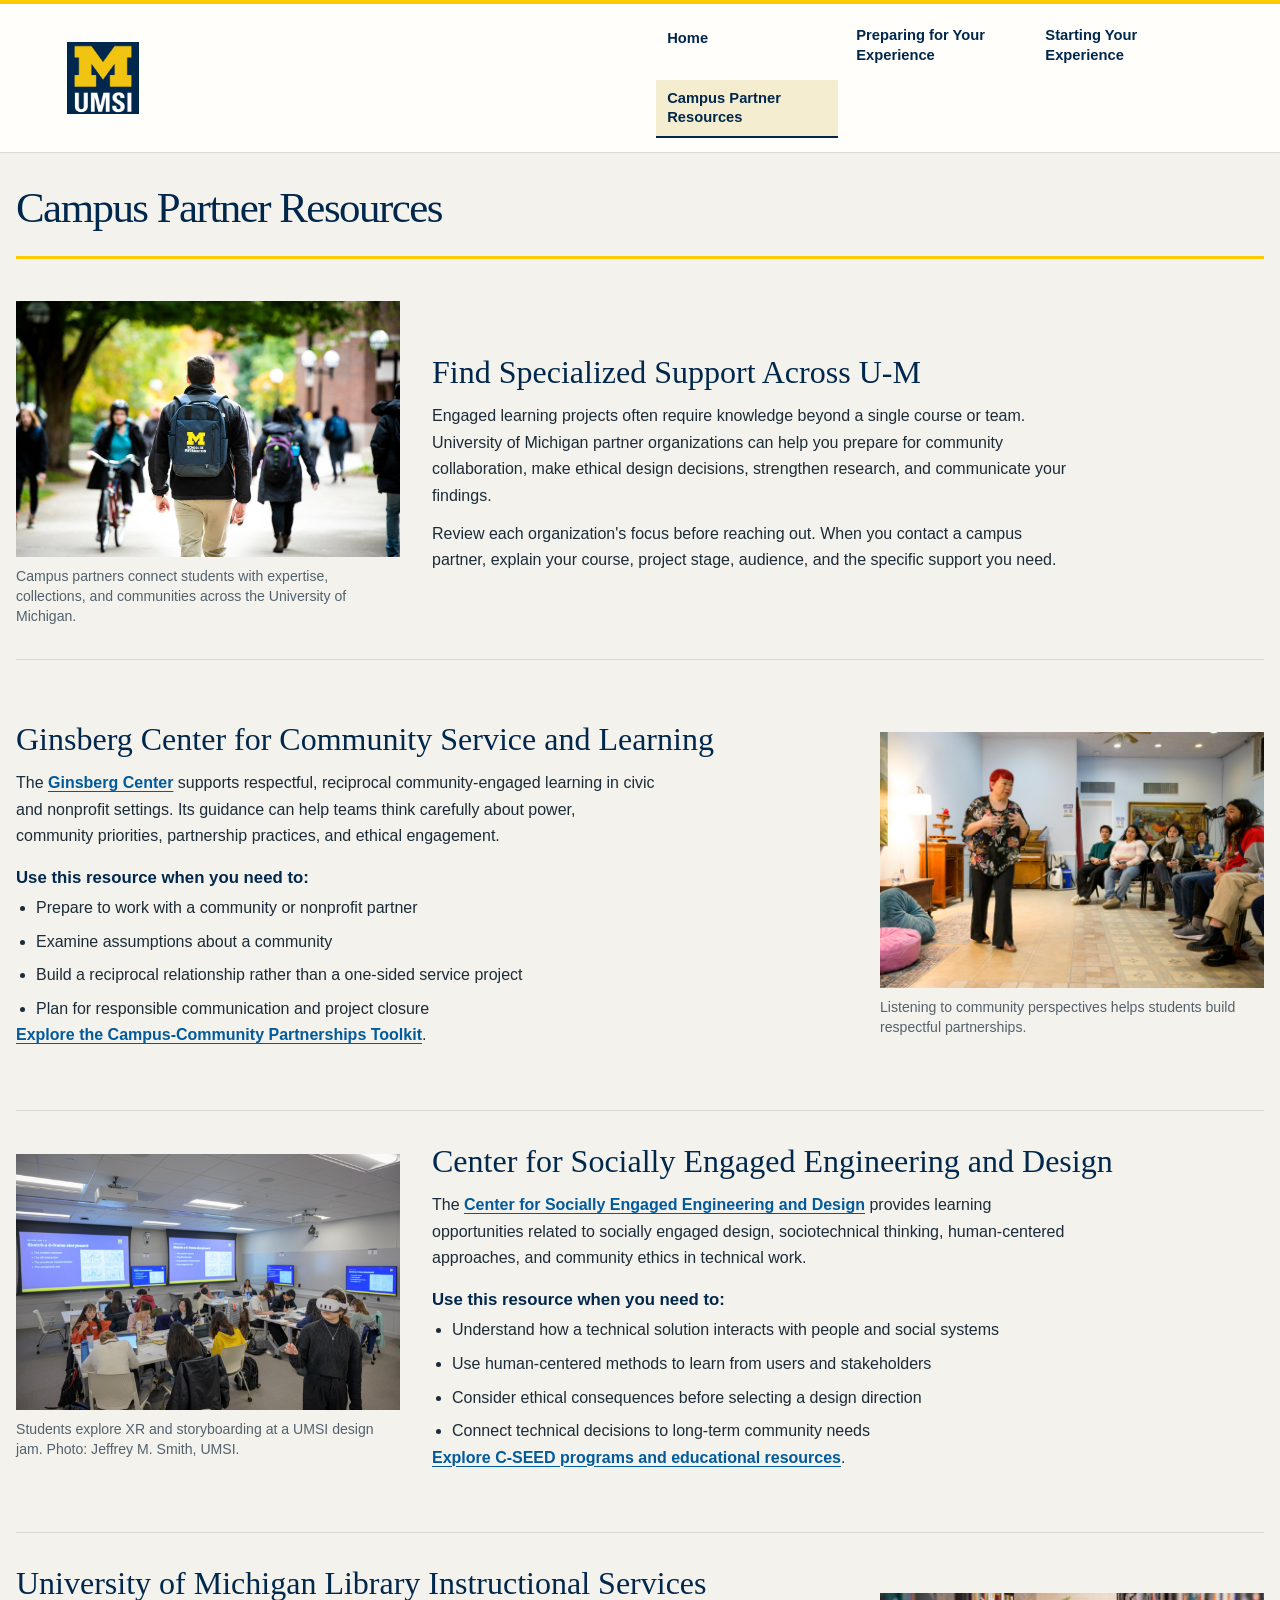
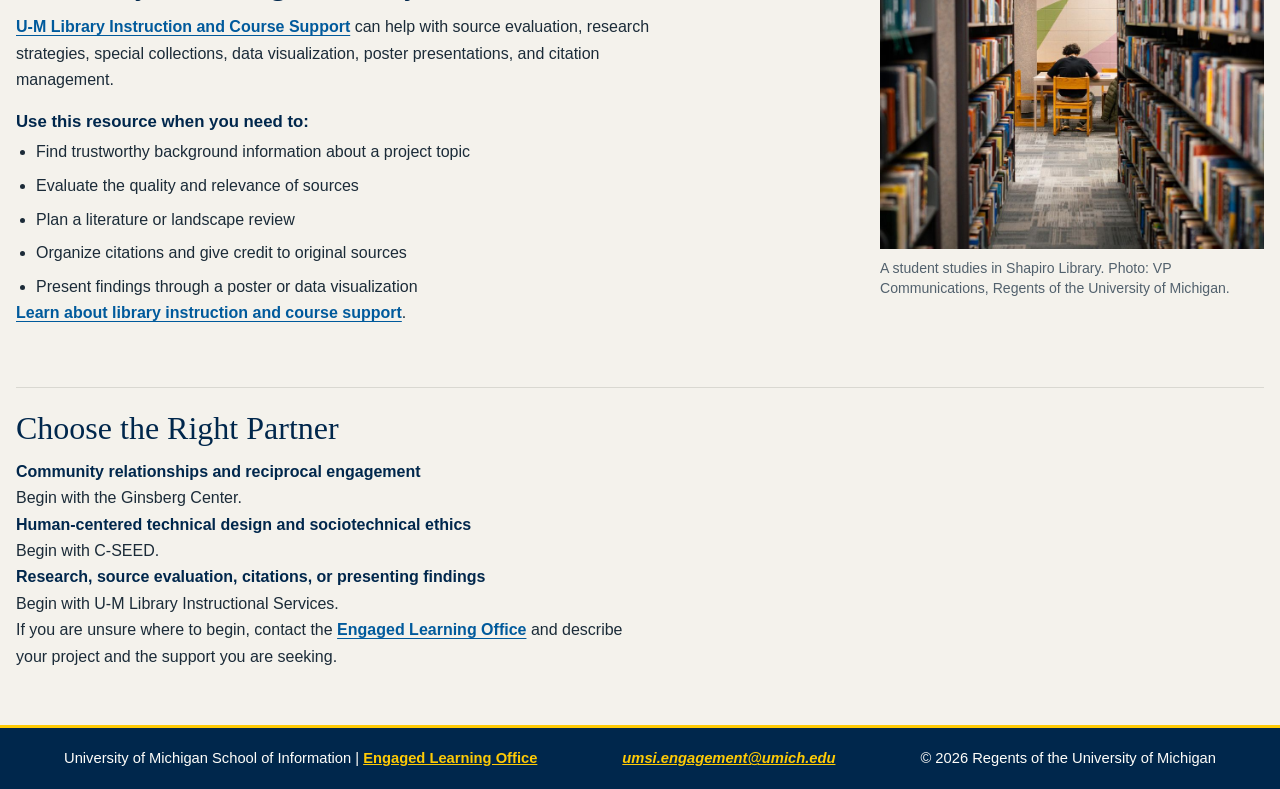
==== commit f76221b5: "Match unique course photos to content and refine responsive layouts" ====
--- a/campus-partners.html
+++ b/campus-partners.html
@@ -26,7 +26,7 @@
     <main id="main">
         <h1>Campus Partner Resources</h1>
 
-        <section class="media-section media-right">
+        <section class="media-section media-left">
             <div class="intro-copy">
                 <h2>Find Specialized Support Across U-M</h2>
                 <p>Engaged learning projects often require knowledge beyond a single course or team. University of Michigan partner organizations can help you prepare for community collaboration, make ethical design decisions, strengthen research, and communicate your findings.</p>
@@ -38,7 +38,7 @@
             </figure>
         </section>
 
-        <section class="media-section media-left partner-section">
+        <section class="media-section partner-section media-right">
             <div class="section-overview">
                 <h2>Ginsberg Center for Community Service and Learning</h2>
                 <p>The <a href="https://ginsberg.umich.edu/">Ginsberg Center</a> supports respectful, reciprocal community-engaged learning in civic and nonprofit settings. Its guidance can help teams think carefully about power, community priorities, partnership practices, and ethical engagement.</p>
@@ -57,7 +57,7 @@
             </figure>
         </section>
 
-        <section class="media-section media-right partner-section">
+        <section class="media-section partner-section media-left">
             <div class="section-overview">
                 <h2>Center for Socially Engaged Engineering and Design</h2>
                 <p>The <a href="https://csed.engin.umich.edu/">Center for Socially Engaged Engineering and Design</a> provides learning opportunities related to socially engaged design, sociotechnical thinking, human-centered approaches, and community ethics in technical work.</p>
@@ -71,12 +71,12 @@
                 <p><a href="https://csed.engin.umich.edu/">Explore C-SEED programs and educational resources</a>.</p>
             </div>
             <figure class="section-image">
-                <img src="images/UMSI_DesignJam_MixelStudio_11052025_03.jpg" width="600" height="399" alt="Students take part in a design jam about an extended reality experience">
-                <figcaption>Students explore a real-world design challenge. Photo: Jeffrey M. Smith, UMSI.</figcaption>
+                <img src="images/UMSI_DesignJam_MixelStudio_11052025_06.jpg" width="600" height="399" alt="A student tries an XR headset while teams develop storyboards in a design workshop">
+                <figcaption>Students explore XR and storyboarding at a UMSI design jam. Photo: Jeffrey M. Smith, UMSI.</figcaption>
             </figure>
         </section>
 
-        <section class="media-section media-left partner-section">
+        <section class="media-section partner-section media-right">
             <div class="section-overview">
                 <h2>University of Michigan Library Instructional Services</h2>
                 <p><a href="https://www.lib.umich.edu/research-and-scholarship/instruction-and-course-support/">U-M Library Instruction and Course Support</a> can help with source evaluation, research strategies, special collections, data visualization, poster presentations, and citation management.</p>
@@ -91,8 +91,8 @@
                 <p><a href="https://www.lib.umich.edu/research-and-scholarship/instruction-and-course-support/">Learn about library instruction and course support</a>.</p>
             </div>
             <figure class="section-image">
-                <img src="images/UMSI_ASB2026CIRCAPintig_40.jpg" width="600" height="399" alt="Students learn from a museum professional among collection storage shelves">
-                <figcaption>Learning to work with collections helps students connect research with practice.</figcaption>
+                <img class="library-photo" src="images/MCOMMONS-02122026SpringSemester-19.jpg" width="600" height="399" alt="A student studies at a desk beside bookshelves in Shapiro Library">
+                <figcaption>A student studies in Shapiro Library. Photo: VP Communications, Regents of the University of Michigan.</figcaption>
             </figure>
         </section>
 
--- a/style.css
+++ b/style.css
@@ -503,7 +503,7 @@
     max-width: 36%;
 }
 main figure img { max-height: 17rem; }
-@media (max-width: 800px) {
+@media (max-width: 1050px) {
     .media-section > .section-image,
     .media-section > figure,
     .media-section > .intro-gallery {
@@ -516,3 +516,48 @@
     .media-section > .intro-copy { flex-basis: 100%; }
     main figure img { max-height: 15rem; }
 }
+
+/* Keep paired introductory photos together instead of stacking them. */
+.media-section > .intro-gallery {
+    flex-basis: 30rem;
+    max-width: 44%;
+    grid-template-columns: repeat(2, minmax(0, 1fr));
+}
+.intro-gallery > figure:only-child { grid-column: 1 / -1; }
+@media (max-width: 1050px) {
+    .media-section > .intro-gallery {
+        flex-basis: 100%;
+        max-width: 100%;
+    }
+}
+
+/* Full text blocks and compact photos alternate across each page. */
+.media-section.media-left > .intro-copy { order: 2; }
+.media-section.media-left > .intro-gallery,
+.media-section.media-left > figure { order: 1; }
+.media-section.media-right > .intro-gallery { order: 2; }
+main > section.card-section { grid-column: 1 / -1; max-width: none; }
+.point-cards {
+    display: grid;
+    grid-template-columns: repeat(auto-fit, minmax(min(100%, 13rem), 1fr));
+    gap: 1rem;
+    list-style: none;
+    padding: 0;
+    margin: 0;
+}
+.point-cards > li {
+    margin: 0;
+    padding: 1rem;
+    border-top: 3px solid var(--maize);
+    background: var(--paper);
+}
+.point-cards > li strong { display: block; color: var(--blue); margin-bottom: .45rem; }
+.media-section .section-overview > .body-copy { margin: 0; }
+.library-photo { object-position: center 65%; }
+@media (max-width: 1050px) {
+    .media-section > .section-overview,
+    .media-section > .intro-copy { order: 1 !important; }
+    .media-section > .intro-gallery,
+    .media-section > figure { order: 2 !important; }
+    .point-cards { grid-template-columns: 1fr; }
+}
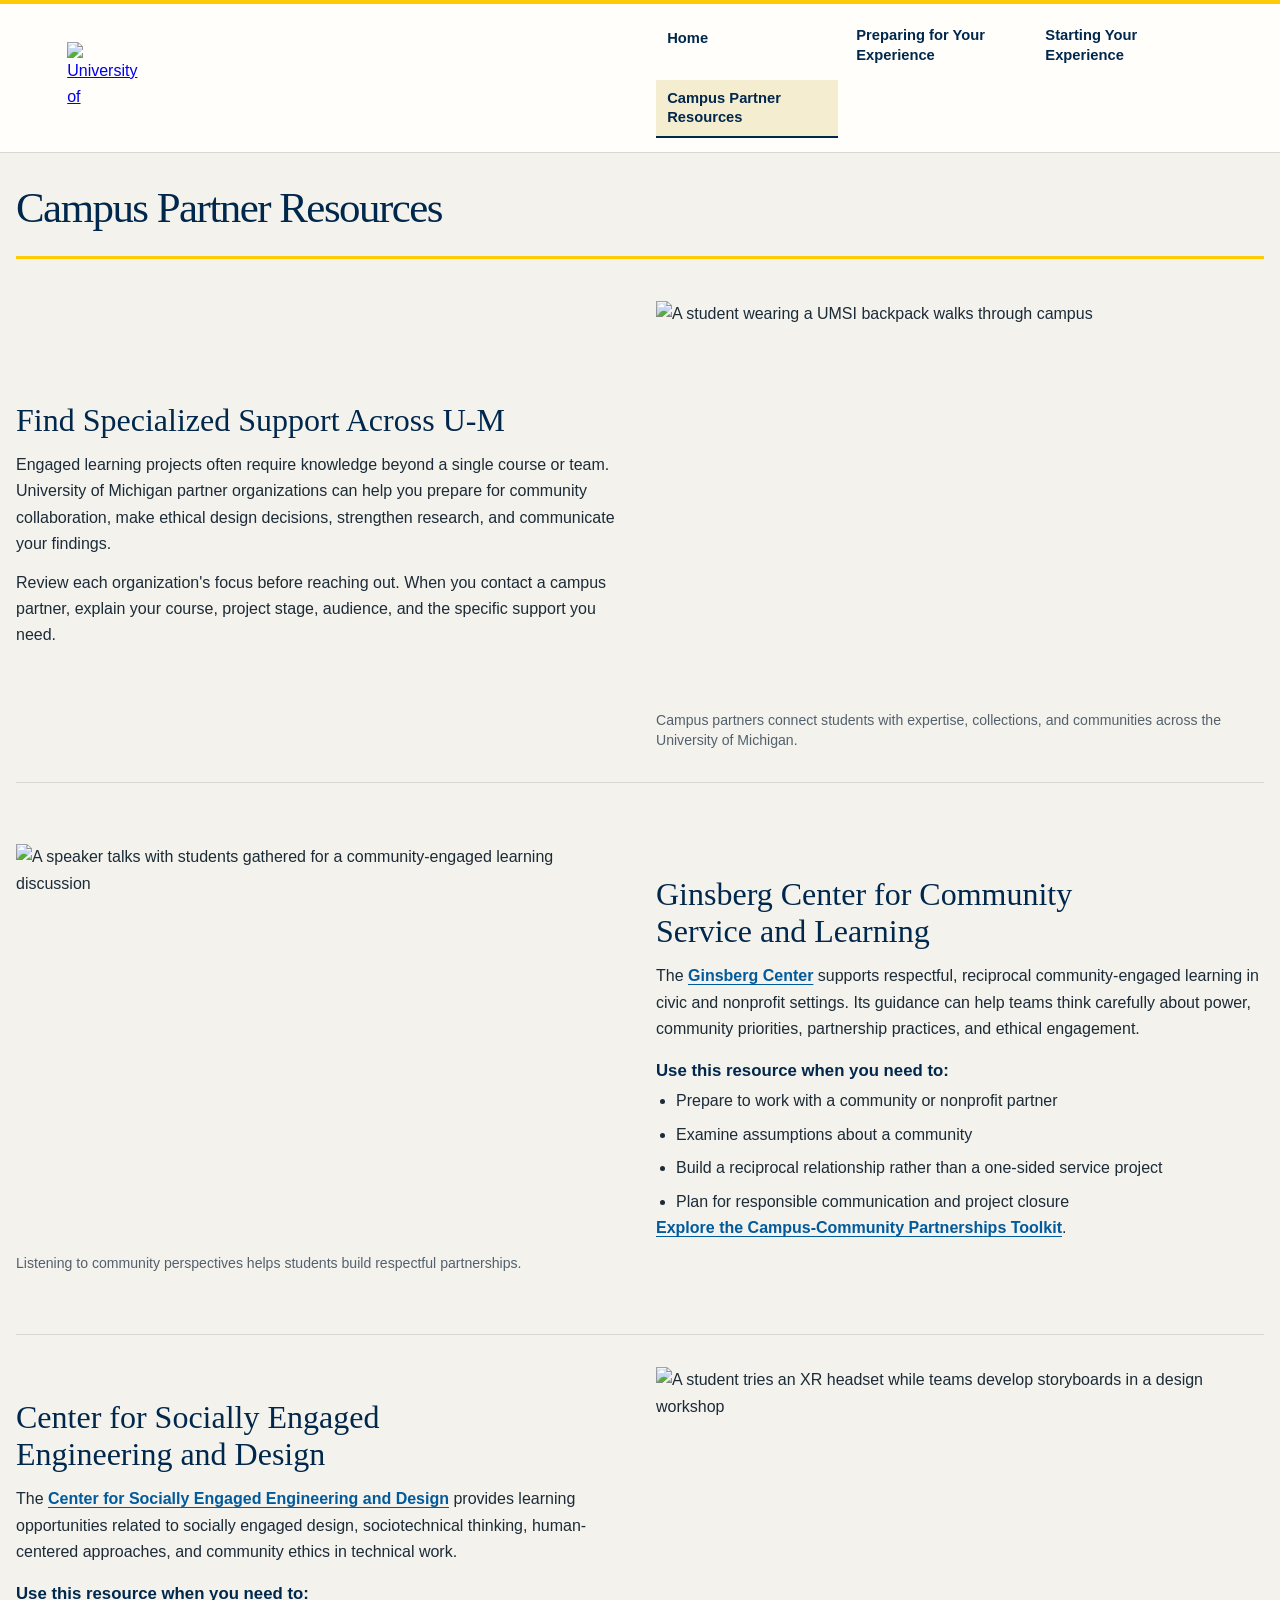
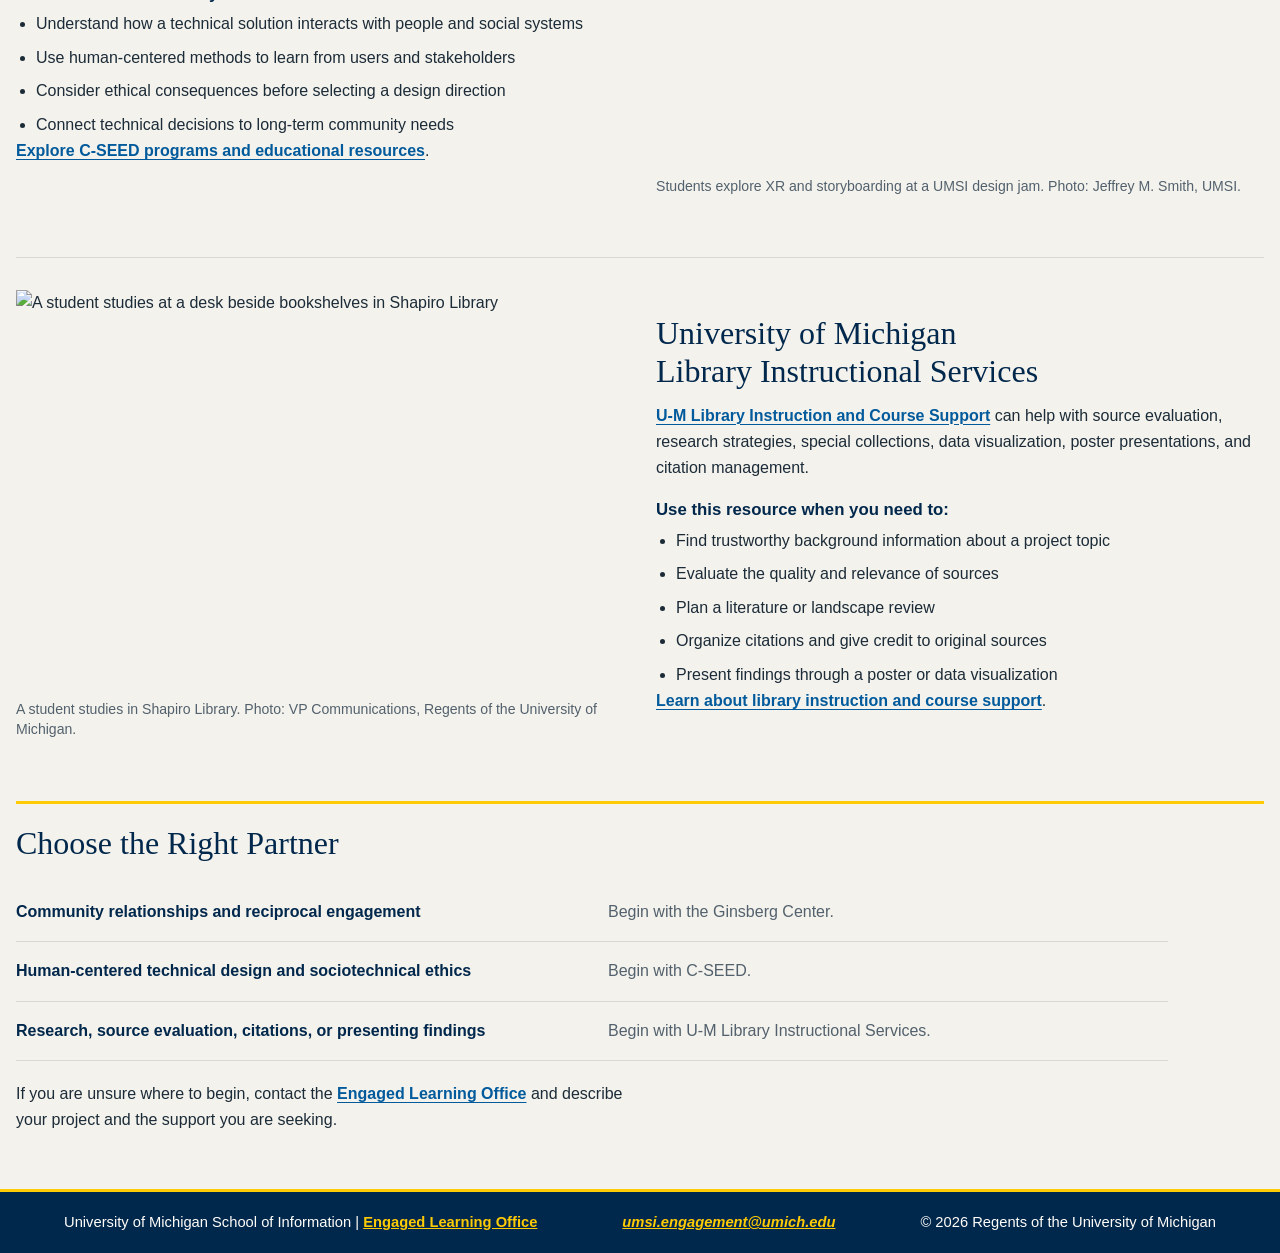
==== commit 52d8b0a3: "Align photo layouts and remove rubric-prohibited width media queries" ====
--- a/campus-partners.html
+++ b/campus-partners.html
@@ -11,7 +11,7 @@
     <header>
         <a href="#main">Skip to Main Content</a>
         <a href="index.html">
-            <img src="images/UMSI_signature_vertical_informal_solidblue.jpg" width="240" height="240" alt="University of Michigan School of Information">
+            <img src="images/umsi_signature_vertical_informal_solidblue.jpg" width="240" height="240" alt="University of Michigan School of Information">
         </a>
         <nav aria-label="Main navigation">
             <ul>
@@ -26,19 +26,19 @@
     <main id="main">
         <h1>Campus Partner Resources</h1>
 
-        <section class="media-section media-left">
+        <section class="media-section media-right">
             <div class="intro-copy">
                 <h2>Find Specialized Support Across U-M</h2>
                 <p>Engaged learning projects often require knowledge beyond a single course or team. University of Michigan partner organizations can help you prepare for community collaboration, make ethical design decisions, strengthen research, and communicate your findings.</p>
                 <p>Review each organization's focus before reaching out. When you contact a campus partner, explain your course, project stage, audience, and the specific support you need.</p>
             </div>
             <figure>
-                <img src="images/UMSI_CampusFall_UMSIBackpack_02.jpg" width="600" height="399" alt="A student wearing a UMSI backpack walks through campus">
+                <img src="images/umsi_campusfall_umsibackpack_02.jpg" width="600" height="399" alt="A student wearing a UMSI backpack walks through campus">
                 <figcaption>Campus partners connect students with expertise, collections, and communities across the University of Michigan.</figcaption>
             </figure>
         </section>
 
-        <section class="media-section partner-section media-right">
+        <section class="media-section partner-section media-left">
             <div class="section-overview">
                 <h2>Ginsberg Center for Community Service and Learning</h2>
                 <p>The <a href="https://ginsberg.umich.edu/">Ginsberg Center</a> supports respectful, reciprocal community-engaged learning in civic and nonprofit settings. Its guidance can help teams think carefully about power, community priorities, partnership practices, and ethical engagement.</p>
@@ -52,12 +52,12 @@
                 <p><a href="https://ginsberg.umich.edu/article/campus-community-partnerships-toolkit">Explore the Campus-Community Partnerships Toolkit</a>.</p>
             </div>
             <figure class="section-image">
-                <img src="images/UMSI_ASB2026CIRCAPintig_05.jpg" width="600" height="399" alt="A speaker talks with students gathered for a community-engaged learning discussion">
+                <img src="images/umsi_asb2026circapintig_05.jpg" width="600" height="399" alt="A speaker talks with students gathered for a community-engaged learning discussion">
                 <figcaption>Listening to community perspectives helps students build respectful partnerships.</figcaption>
             </figure>
         </section>
 
-        <section class="media-section partner-section media-left">
+        <section class="media-section partner-section media-right">
             <div class="section-overview">
                 <h2>Center for Socially Engaged Engineering and Design</h2>
                 <p>The <a href="https://csed.engin.umich.edu/">Center for Socially Engaged Engineering and Design</a> provides learning opportunities related to socially engaged design, sociotechnical thinking, human-centered approaches, and community ethics in technical work.</p>
@@ -71,12 +71,12 @@
                 <p><a href="https://csed.engin.umich.edu/">Explore C-SEED programs and educational resources</a>.</p>
             </div>
             <figure class="section-image">
-                <img src="images/UMSI_DesignJam_MixelStudio_11052025_06.jpg" width="600" height="399" alt="A student tries an XR headset while teams develop storyboards in a design workshop">
+                <img src="images/umsi_designjam_mixelstudio_11052025_06.jpg" width="600" height="399" alt="A student tries an XR headset while teams develop storyboards in a design workshop">
                 <figcaption>Students explore XR and storyboarding at a UMSI design jam. Photo: Jeffrey M. Smith, UMSI.</figcaption>
             </figure>
         </section>
 
-        <section class="media-section partner-section media-right">
+        <section class="media-section partner-section media-left">
             <div class="section-overview">
                 <h2>University of Michigan Library Instructional Services</h2>
                 <p><a href="https://www.lib.umich.edu/research-and-scholarship/instruction-and-course-support/">U-M Library Instruction and Course Support</a> can help with source evaluation, research strategies, special collections, data visualization, poster presentations, and citation management.</p>
@@ -91,7 +91,7 @@
                 <p><a href="https://www.lib.umich.edu/research-and-scholarship/instruction-and-course-support/">Learn about library instruction and course support</a>.</p>
             </div>
             <figure class="section-image">
-                <img class="library-photo" src="images/MCOMMONS-02122026SpringSemester-19.jpg" width="600" height="399" alt="A student studies at a desk beside bookshelves in Shapiro Library">
+                <img class="library-photo" src="images/mcommons-02122026springsemester-19.jpg" width="600" height="399" alt="A student studies at a desk beside bookshelves in Shapiro Library">
                 <figcaption>A student studies in Shapiro Library. Photo: VP Communications, Regents of the University of Michigan.</figcaption>
             </figure>
         </section>
--- a/style.css
+++ b/style.css
@@ -174,27 +174,8 @@
     border-top: 0;
 }
 
-.media-section.media-left > .section-image,
-.media-section.media-left > figure.section-image {
-    order: 1;
-}
-
-.media-section.media-left > .section-overview {
-    order: 2;
-}
-
-.media-section.media-right > .section-overview {
-    order: 1;
-}
-
-.media-section.media-right > .section-image,
-.media-section.media-right > figure.section-image {
-    order: 2;
-}
-
 .media-section > .section-body {
     flex: 1 0 100%;
-    order: 3;
 }
 
 .media-section > .section-overview,
@@ -208,15 +189,6 @@
 .media-section > .intro-gallery {
     flex: 1 1 25rem;
     min-width: 0;
-}
-
-.media-section.media-right > .intro-copy {
-    order: 1;
-}
-
-.media-section.media-right > .intro-gallery,
-.media-section.media-right > figure {
-    order: 2;
 }
 
 .intro-copy {
@@ -500,42 +472,18 @@
 .media-section > figure,
 .media-section > .intro-gallery {
     flex: 0 1 24rem;
-    max-width: 36%;
+    max-width: 100%;
 }
 main figure img { max-height: 17rem; }
-@media (max-width: 1050px) {
-    .media-section > .section-image,
-    .media-section > figure,
-    .media-section > .intro-gallery {
-        flex-basis: 100%;
-        width: 100%;
-        max-width: 26rem;
-        margin-inline: auto;
-    }
-    .media-section > .section-overview,
-    .media-section > .intro-copy { flex-basis: 100%; }
-    main figure img { max-height: 15rem; }
-}
+
 
 /* Keep paired introductory photos together instead of stacking them. */
 .media-section > .intro-gallery {
     flex-basis: 30rem;
-    max-width: 44%;
+    max-width: 100%;
     grid-template-columns: repeat(2, minmax(0, 1fr));
 }
 .intro-gallery > figure:only-child { grid-column: 1 / -1; }
-@media (max-width: 1050px) {
-    .media-section > .intro-gallery {
-        flex-basis: 100%;
-        max-width: 100%;
-    }
-}
-
-/* Full text blocks and compact photos alternate across each page. */
-.media-section.media-left > .intro-copy { order: 2; }
-.media-section.media-left > .intro-gallery,
-.media-section.media-left > figure { order: 1; }
-.media-section.media-right > .intro-gallery { order: 2; }
 main > section.card-section { grid-column: 1 / -1; max-width: none; }
 .point-cards {
     display: grid;
@@ -554,10 +502,34 @@
 .point-cards > li strong { display: block; color: var(--blue); margin-bottom: .45rem; }
 .media-section .section-overview > .body-copy { margin: 0; }
 .library-photo { object-position: center 65%; }
-@media (max-width: 1050px) {
-    .media-section > .section-overview,
-    .media-section > .intro-copy { order: 1 !important; }
-    .media-section > .intro-gallery,
-    .media-section > figure { order: 2 !important; }
-    .point-cards { grid-template-columns: 1fr; }
-}
+
+
+/* Intrinsic Grid adapts to available space without width media queries. */
+main > section.media-section {
+    display: grid;
+    grid-template-columns: repeat(auto-fit, minmax(min(100%, 28rem), 1fr));
+    align-items: center;
+}
+.media-section.media-left { direction: rtl; }
+.media-section > * { direction: ltr; }
+main > section.media-section > * {
+    width: 100%;
+    max-width: none;
+    min-width: 0;
+}
+main figure img { max-height: 25rem; }
+.intro-gallery { grid-template-columns: repeat(2, minmax(0, 1fr)); }
+main > section.partner-choice { border-top: 3px solid var(--maize); }
+.partner-choice dl { margin: 1.25rem 0; }
+.partner-choice dl > div {
+    display: grid;
+    grid-template-columns: repeat(auto-fit, minmax(min(100%, 23rem), 1fr));
+    gap: .4rem 2rem;
+    align-items: baseline;
+    padding: 1rem 0;
+    border-bottom: 1px solid var(--line);
+}
+.partner-choice dt { font-weight: 650; }
+.partner-choice dd { color: var(--muted); }
+.partner-choice .section-body > p { margin-top: 1.25rem; }
+body > footer a:focus-visible { outline-color: var(--maize); }
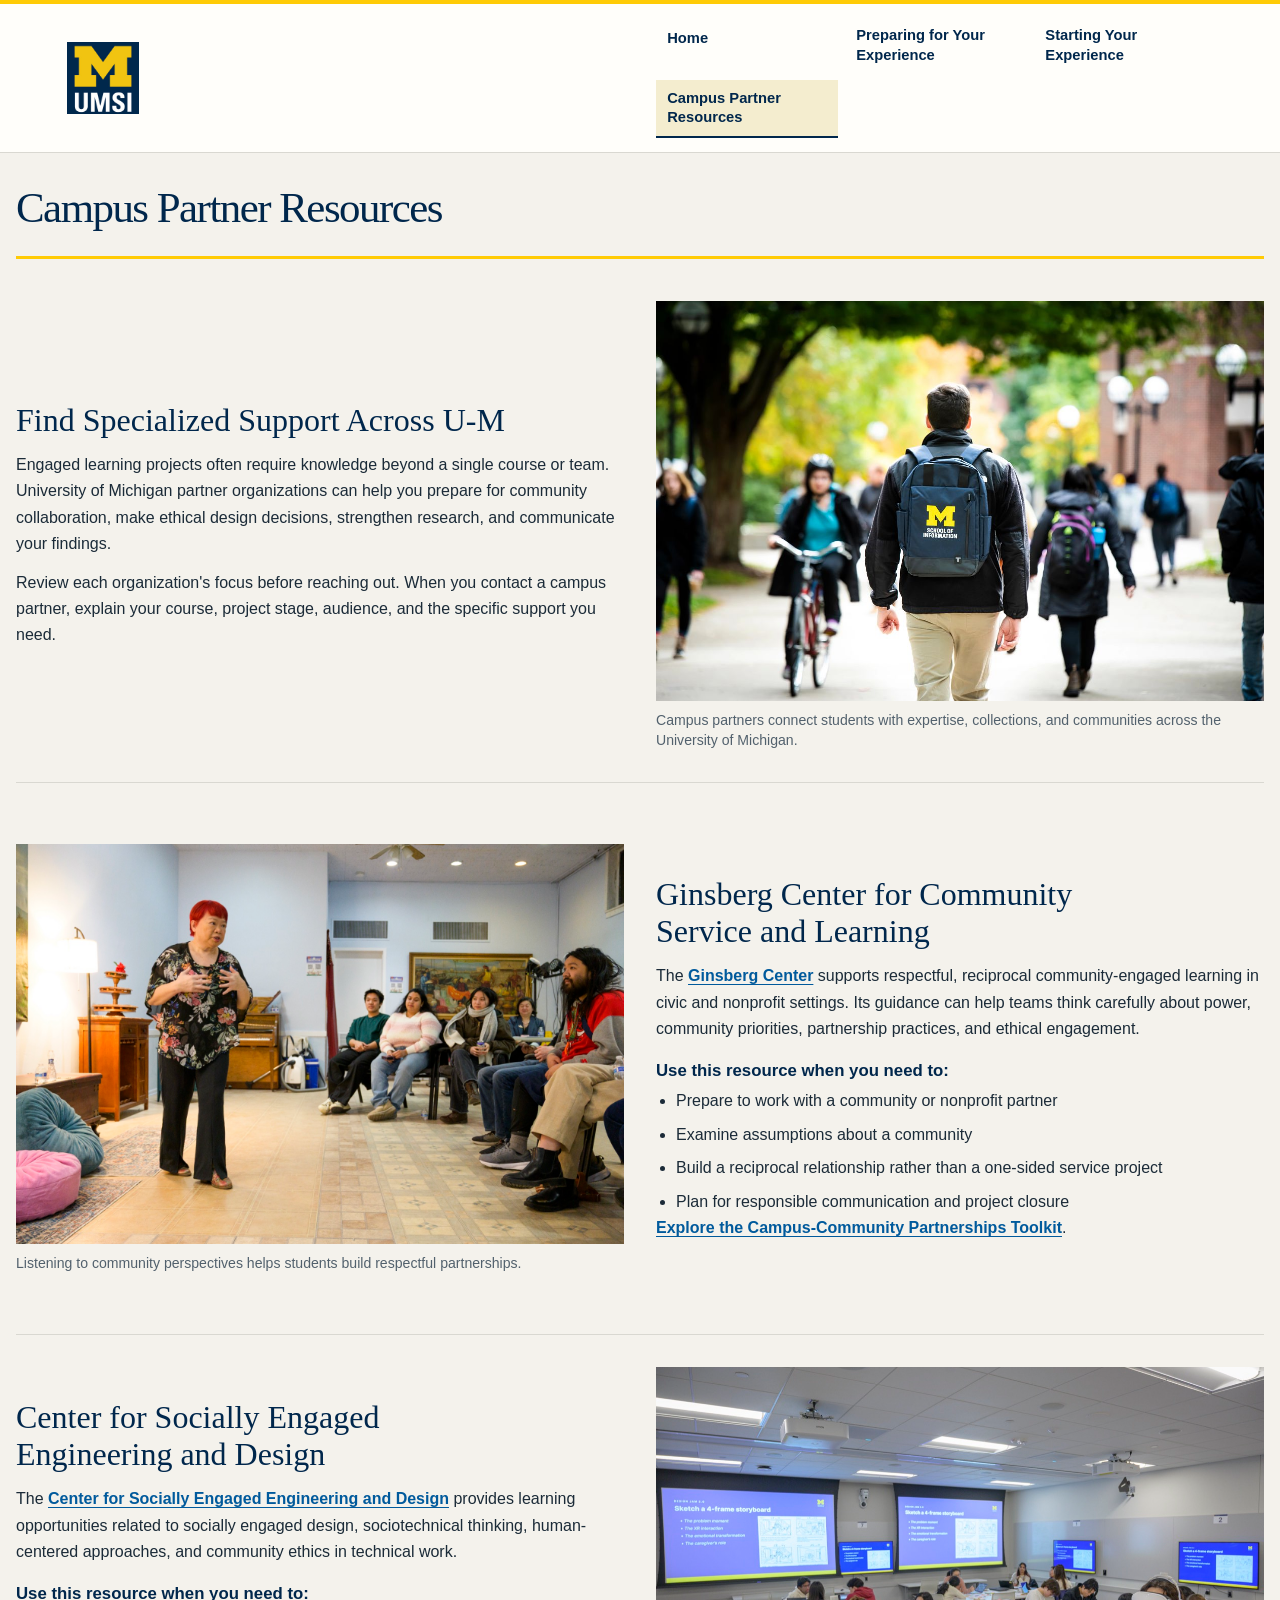
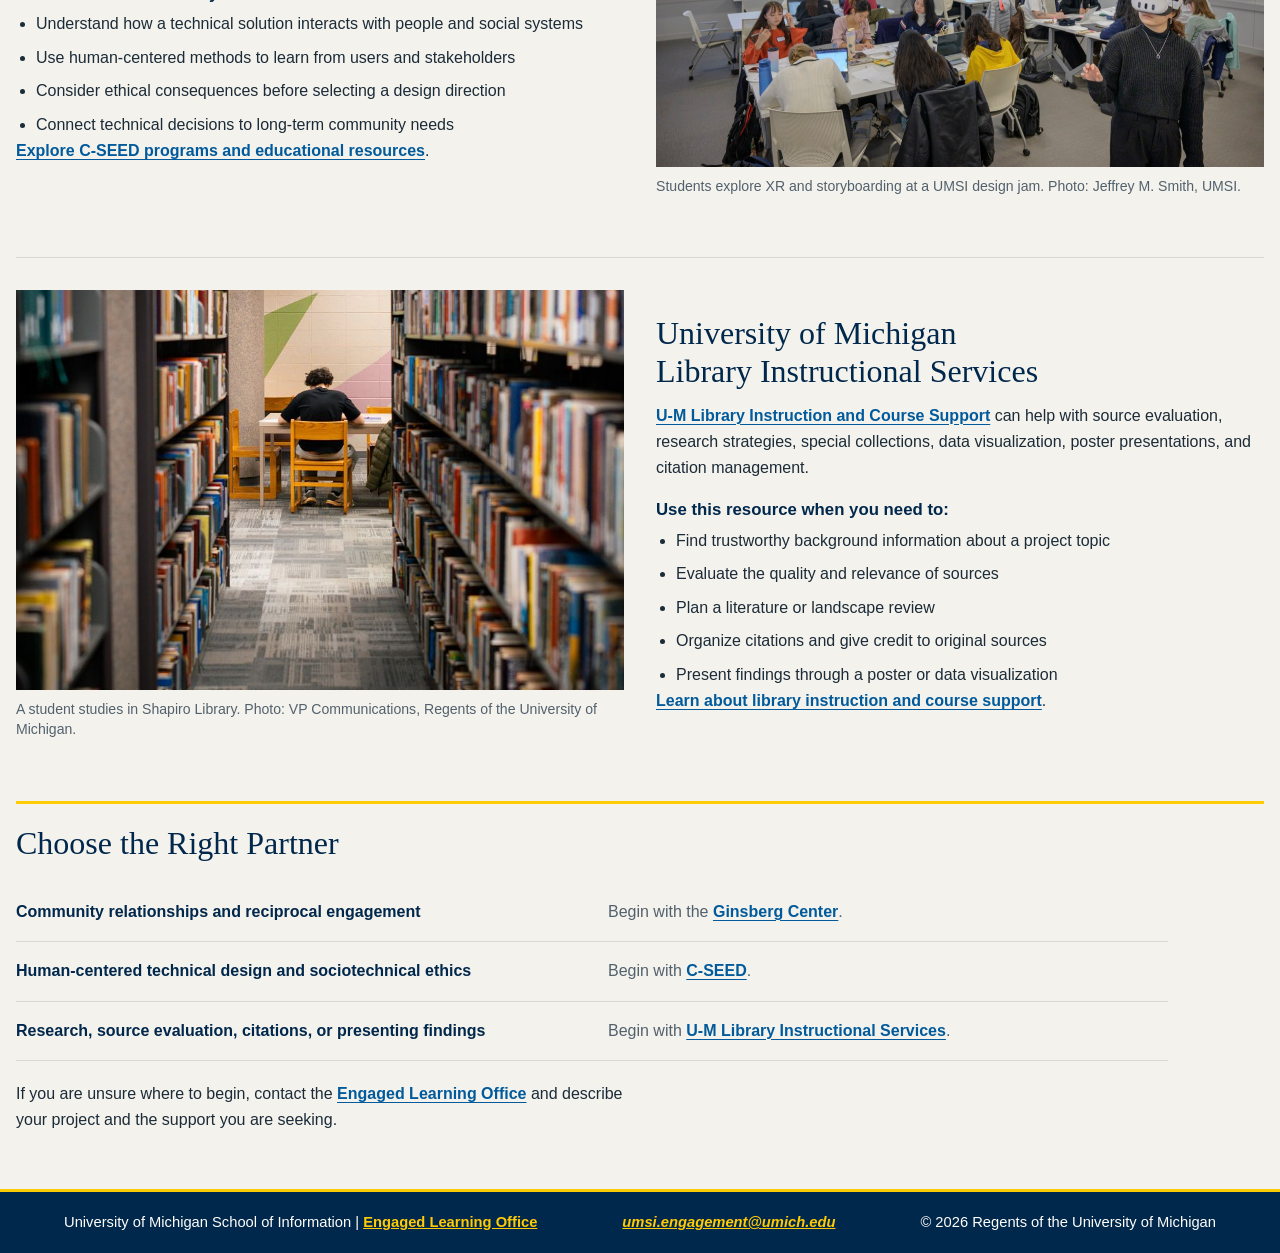
==== commit db77fffc: "Link partner recommendations and prepare rubric handoff" ====
--- a/campus-partners.html
+++ b/campus-partners.html
@@ -23,7 +23,7 @@
         </nav>
     </header>
 
-    <main id="main">
+    <main id="main" tabindex="-1">
         <h1>Campus Partner Resources</h1>
 
         <section class="media-section media-right">
@@ -102,15 +102,15 @@
                 <dl>
                     <div>
                         <dt>Community relationships and reciprocal engagement</dt>
-                        <dd>Begin with the Ginsberg Center.</dd>
+                        <dd>Begin with the <a href="https://ginsberg.umich.edu/">Ginsberg Center</a>.</dd>
                     </div>
                     <div>
                         <dt>Human-centered technical design and sociotechnical ethics</dt>
-                        <dd>Begin with C-SEED.</dd>
+                        <dd>Begin with <a href="https://csed.engin.umich.edu/">C-SEED</a>.</dd>
                     </div>
                     <div>
                         <dt>Research, source evaluation, citations, or presenting findings</dt>
-                        <dd>Begin with U-M Library Instructional Services.</dd>
+                        <dd>Begin with <a href="https://www.lib.umich.edu/research-and-scholarship/instruction-and-course-support/">U-M Library Instructional Services</a>.</dd>
                     </div>
                 </dl>
                 <p>If you are unsure where to begin, contact the <a href="mailto:umsi.engagement@umich.edu">Engaged Learning Office</a> and describe your project and the support you are seeking.</p>
